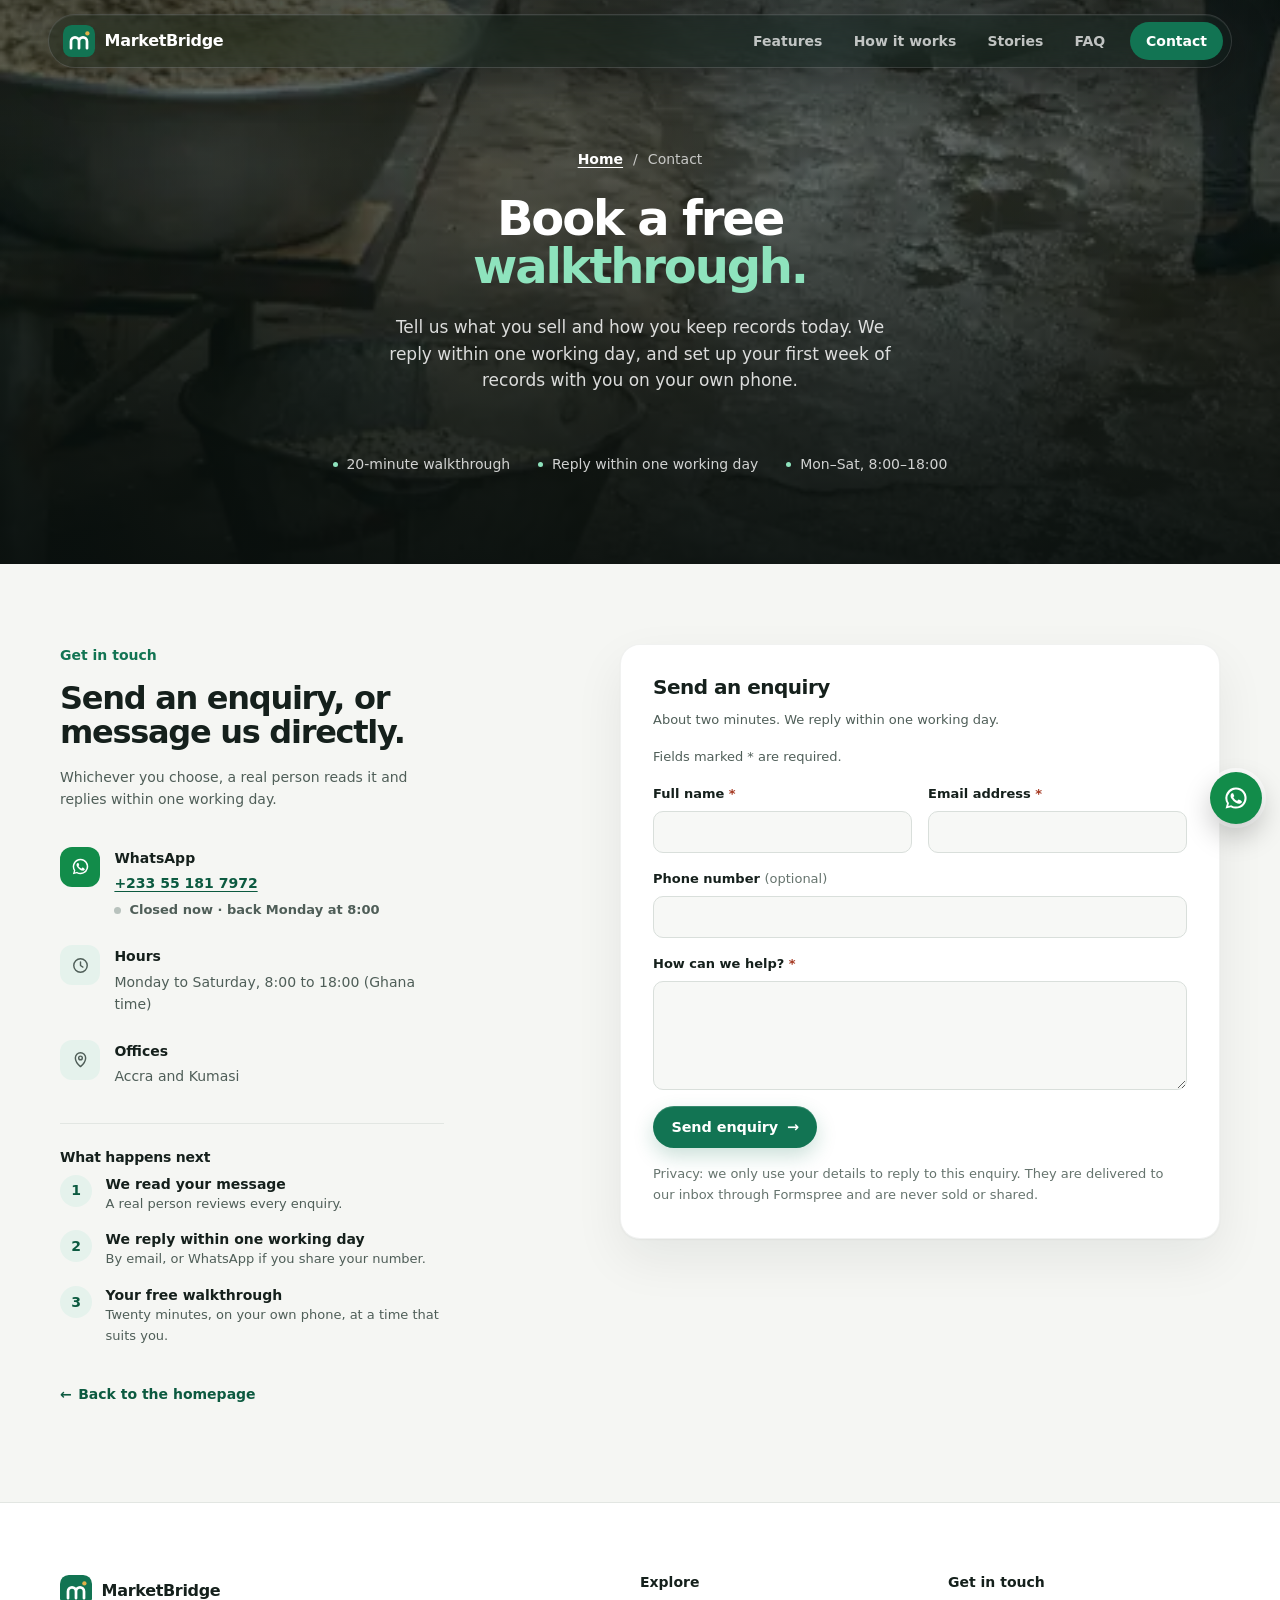
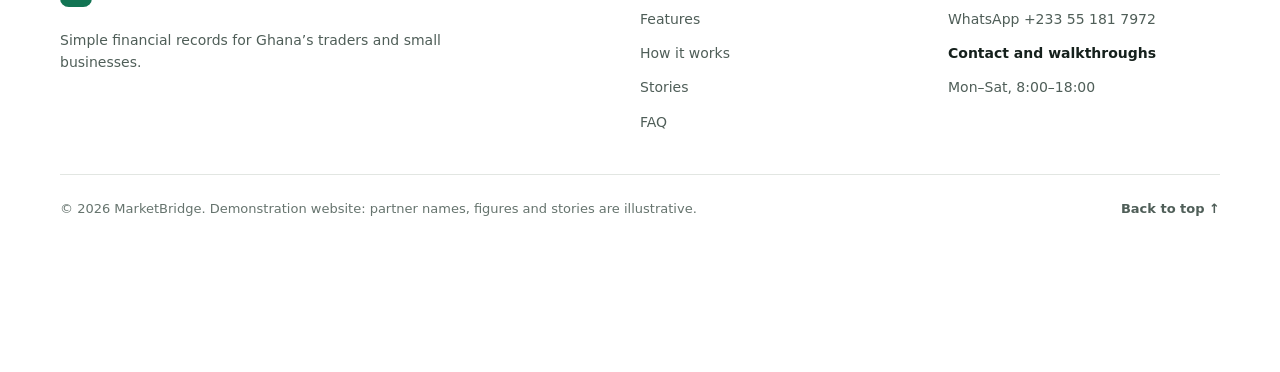
==== contact.html @ d3880590 "Two-page site with real market photography - Separate Contact page (contact.html) with the Formspree" ====
<!doctype html>
<html lang="en-GH">
  <head>
    <meta charset="UTF-8" />
    <meta name="viewport" content="width=device-width, initial-scale=1" />
    <meta name="theme-color" content="#f5f6f3" />
    <title>Contact MarketBridge | Book a free walkthrough</title>
    <meta
      name="description"
      content="Book a free 20-minute MarketBridge walkthrough or ask a question. Send an enquiry, or chat on WhatsApp Monday to Saturday, 8:00 to 18:00 Ghana time."
    />
    <meta name="robots" content="index, follow" />
    <link rel="canonical" href="https://marketbridge-sample.netlify.app/contact.html" />
    <meta property="og:type" content="website" />
    <meta property="og:site_name" content="MarketBridge" />
    <meta property="og:locale" content="en_GH" />
    <meta property="og:url" content="https://marketbridge-sample.netlify.app/contact.html" />
    <meta property="og:title" content="Contact MarketBridge | Book a free walkthrough" />
    <meta
      property="og:description"
      content="Tell us what you sell and how you keep records today. We reply within one working day, or chat with us on WhatsApp."
    />
    <meta property="og:image" content="https://marketbridge-sample.netlify.app/assets/og/marketbridge-og.jpg" />
    <meta property="og:image:type" content="image/jpeg" />
    <meta property="og:image:width" content="1200" />
    <meta property="og:image:height" content="630" />
    <meta property="og:image:alt" content="MarketBridge logo and the line “Know where every cedi goes” beside a photo of a market trader selling plantain in Ghana." />
    <meta name="twitter:card" content="summary_large_image" />
    <meta name="twitter:title" content="Contact MarketBridge | Book a free walkthrough" />
    <meta name="twitter:description" content="Tell us what you sell and how you keep records today. We reply within one working day, or chat with us on WhatsApp." />
    <meta name="twitter:image" content="https://marketbridge-sample.netlify.app/assets/og/marketbridge-og.jpg" />
    <meta name="twitter:image:alt" content="MarketBridge logo and the line “Know where every cedi goes” beside a photo of a market trader selling plantain in Ghana." />
    <link rel="icon" href="assets/favicon.svg" type="image/svg+xml" />
    <!-- Header photo preload: mirrors the <picture> sources (wide frame from 1000px, tall crop below). -->
    <link
      rel="preload"
      as="image"
      type="image/webp"
      media="(min-width: 1000px)"
      imagesrcset="assets/img/grain-market-1200.webp 1200w, assets/img/grain-market-1600.webp 1600w, assets/img/grain-market-2400.webp 2400w"
      imagesizes="100vw"
      fetchpriority="high"
    />
    <link
      rel="preload"
      as="image"
      type="image/webp"
      media="(max-width: 999px)"
      imagesrcset="assets/img/grain-market-portrait-480.webp 480w, assets/img/grain-market-portrait-768.webp 768w, assets/img/grain-market-portrait-1080.webp 1080w"
      imagesizes="100vw"
      fetchpriority="high"
    />
    <link rel="stylesheet" href="styles.css?v=20261105d" />
    <script src="script.js?v=20261105d" defer></script>
    <script type="application/ld+json">
      {
        "@context": "https://schema.org",
        "@type": "ContactPage",
        "name": "Contact MarketBridge",
        "url": "https://marketbridge-sample.netlify.app/contact.html",
        "description": "Book a free walkthrough or send an enquiry to MarketBridge by form or WhatsApp.",
        "inLanguage": "en-GH",
        "isPartOf": { "@type": "WebSite", "name": "MarketBridge", "url": "https://marketbridge-sample.netlify.app/" },
        "breadcrumb": {
          "@type": "BreadcrumbList",
          "itemListElement": [
            { "@type": "ListItem", "position": 1, "name": "Home", "item": "https://marketbridge-sample.netlify.app/" },
            { "@type": "ListItem", "position": 2, "name": "Contact", "item": "https://marketbridge-sample.netlify.app/contact.html" }
          ]
        },
        "mainEntity": {
          "@type": "ProfessionalService",
          "name": "MarketBridge",
          "url": "https://marketbridge-sample.netlify.app/",
          "telephone": "+233551817972",
          "openingHours": "Mo-Sa 08:00-18:00",
          "areaServed": { "@type": "Country", "name": "Ghana" },
          "contactPoint": {
            "@type": "ContactPoint",
            "contactType": "customer service",
            "telephone": "+233551817972",
            "areaServed": "GH",
            "availableLanguage": "en",
            "hoursAvailable": {
              "@type": "OpeningHoursSpecification",
              "dayOfWeek": ["Monday", "Tuesday", "Wednesday", "Thursday", "Friday", "Saturday"],
              "opens": "08:00",
              "closes": "18:00"
            }
          }
        }
      }
    </script>
  </head>
  <body class="page-contact">
    <a class="skip-link" href="#main-content">Skip to main content</a>

    <header class="site-header">
      <div class="nav-shell">
        <a class="brand" href="index.html">
          <svg class="brand-mark" viewBox="0 0 40 40" aria-hidden="true" focusable="false">
            <rect width="40" height="40" rx="11" />
            <path d="M10 29V20.5a5 5 0 0 1 10 0V29m0-8.5a5 5 0 0 1 10 0V29" />
            <circle cx="30.5" cy="10.5" r="2.7" />
          </svg>
          <span class="brand-name">MarketBridge</span>
        </a>

        <button class="menu-button" type="button" aria-expanded="false" aria-controls="primary-nav">
          <span class="sr-only">Open navigation</span>
          <span></span><span></span>
        </button>

        <nav id="primary-nav" class="primary-nav" aria-label="Primary navigation">
          <a href="index.html#benefits">Features</a>
          <a href="index.html#how-it-works">How it works</a>
          <a href="index.html#trust">Stories</a>
          <a href="index.html#faq">FAQ</a>
          <a class="nav-cta" href="contact.html" aria-current="page">Contact</a>
        </nav>
      </div>
    </header>

    <main id="main-content">
      <section id="top" class="page-hero" aria-labelledby="contact-title" data-nav-dark>
        <div class="page-hero-stage has-photo">
          <picture class="hero-photo">
            <source
              media="(min-width: 1000px)"
              type="image/webp"
              srcset="assets/img/grain-market-1200.webp 1200w, assets/img/grain-market-1600.webp 1600w, assets/img/grain-market-2400.webp 2400w"
              sizes="100vw"
              width="2400"
              height="1600"
            />
            <img
              src="assets/img/grain-market-portrait-768.webp"
              srcset="assets/img/grain-market-portrait-480.webp 480w, assets/img/grain-market-portrait-768.webp 768w, assets/img/grain-market-portrait-1080.webp 1080w"
              sizes="100vw"
              width="1080"
              height="2160"
              loading="eager"
              fetchpriority="high"
              decoding="async"
              alt="An aisle in a Ghanaian food market lined with steel bowls of grains, beans, dried pepper and spices, with traders and shoppers walking through."
            />
          </picture>
          <div class="container page-hero-inner">
            <div class="page-hero-copy">
              <p class="breadcrumb"><a href="index.html">Home</a> <span aria-hidden="true">/</span> Contact</p>
              <h1 id="contact-title">Book a free <span class="accent">walkthrough.</span></h1>
              <p class="page-hero-intro">
                Tell us what you sell and how you keep records today. We reply within one working day, and set up your
                first week of records with you on your own phone.
              </p>
            </div>
            <ul class="page-hero-meta" aria-label="At a glance">
              <li>20-minute walkthrough</li>
              <li>Reply within one working day</li>
              <li>Mon–Sat, 8:00–18:00</li>
            </ul>
          </div>
        </div>
      </section>

      <section class="contact-body" aria-label="Contact options">
        <div class="container contact-layout">
          <div class="contact-info">
            <p class="label">Get in touch</p>
            <h2>Send an enquiry, or message us directly.</h2>
            <p class="contact-info-intro">Whichever you choose, a real person reads it and replies within one working day.</p>

            <ul class="contact-methods">
              <li>
                <span class="method-icon method-icon-wa" aria-hidden="true"><svg class="wa-glyph" viewBox="0 0 32 32" aria-hidden="true" focusable="false"><path d="M16 3a13 13 0 0 0-11.1 19.8L3.2 29l6.4-1.7A13 13 0 1 0 16 3Zm0 23.6a10.5 10.5 0 0 1-5.4-1.5l-.4-.2-3.8 1 1-3.7-.3-.4A10.5 10.5 0 1 1 16 26.6Zm5.8-7.8c-.3-.2-1.9-.9-2.2-1s-.5-.2-.7.2-.8 1-1 1.2-.4.2-.7.1a8.6 8.6 0 0 1-2.6-1.6 9.6 9.6 0 0 1-1.8-2.2c-.2-.3 0-.5.1-.7l.5-.6.3-.5c.1-.2.1-.4 0-.6l-1-2.4c-.2-.6-.5-.5-.7-.5h-.6c-.2 0-.6.1-.9.4s-1.2 1.2-1.2 2.9 1.2 3.3 1.4 3.5c.2.2 2.4 3.7 5.9 5.2.8.4 1.5.6 2 .7.8.3 1.6.2 2.2.1.7-.1 1.9-.8 2.2-1.5.3-.7.3-1.4.2-1.5-.1-.1-.4-.2-.7-.4Z"/></svg></span>
                <div>
                  <strong>WhatsApp</strong>
                  <a class="inline-link" href="https://wa.me/233551817972?text=Hello%20MarketBridge%2C%20I%20would%20like%20to%20book%20a%20walkthrough." target="_blank" rel="noopener noreferrer">+233 55 181 7972</a>
                  <span class="hours-status" data-hours-status>Open Monday to Saturday, 8:00–18:00</span>
                </div>
              </li>
              <li>
                <span class="method-icon" aria-hidden="true"><svg viewBox="0 0 24 24"><circle cx="12" cy="12" r="8.5" /><path d="M12 7.5V12l3 2" /></svg></span>
                <div><strong>Hours</strong><span>Monday to Saturday, 8:00 to 18:00 (Ghana time)</span></div>
              </li>
              <li>
                <span class="method-icon" aria-hidden="true"><svg viewBox="0 0 24 24"><path d="M12 21s-6.5-5.6-6.5-11a6.5 6.5 0 0 1 13 0c0 5.4-6.5 11-6.5 11Z" /><circle cx="12" cy="10" r="2.3" /></svg></span>
                <div><strong>Offices</strong><span>Accra and Kumasi</span></div>
              </li>
            </ul>

            <div class="next-block">
              <h3>What happens next</h3>
              <ol class="next-steps">
                <li><strong>We read your message</strong><span>A real person reviews every enquiry.</span></li>
                <li><strong>We reply within one working day</strong><span>By email, or WhatsApp if you share your number.</span></li>
                <li><strong>Your free walkthrough</strong><span>Twenty minutes, on your own phone, at a time that suits you.</span></li>
              </ol>
            </div>

            <a class="text-link back-home" href="index.html"><span class="arrow" aria-hidden="true">←</span> Back to the homepage</a>
          </div>

          <form class="contact-form" action="https://formspree.io/f/xzeeovrd" method="POST" aria-labelledby="form-title">
            <input type="hidden" name="_subject" value="New MarketBridge website enquiry" />
            <h2 id="form-title" class="form-title">Send an enquiry</h2>
            <p class="form-lead">About two minutes. We reply within one working day.</p>
            <p class="form-required-note">Fields marked <span aria-hidden="true">*</span><span class="sr-only">with an asterisk</span> are required.</p>
            <div class="form-field">
              <label for="name">Full name <span class="required" aria-hidden="true">*</span></label>
              <input id="name" name="name" type="text" autocomplete="name" maxlength="100" required aria-describedby="name-error" />
              <p class="field-error" id="name-error"></p>
            </div>
            <div class="form-field">
              <label for="email">Email address <span class="required" aria-hidden="true">*</span></label>
              <input id="email" name="email" type="email" autocomplete="email" maxlength="254" required aria-describedby="email-error" />
              <p class="field-error" id="email-error"></p>
            </div>
            <div class="form-field">
              <label for="phone">Phone number <span class="optional">(optional)</span></label>
              <input id="phone" name="phone" type="tel" autocomplete="tel" inputmode="tel" maxlength="20" aria-describedby="phone-error" />
              <p class="field-error" id="phone-error"></p>
            </div>
            <div class="form-field">
              <label for="message">How can we help? <span class="required" aria-hidden="true">*</span></label>
              <textarea id="message" name="message" rows="4" maxlength="3000" required aria-describedby="message-error"></textarea>
              <p class="field-error" id="message-error"></p>
            </div>
            <!-- Honeypot: the hidden attribute (display:none) keeps people and browser autofill out; simple bots still fill it. -->
            <div class="hp-field" hidden>
              <label for="hp-check">Do not complete</label>
              <input id="hp-check" name="_gotcha" type="text" tabindex="-1" autocomplete="off" />
            </div>
            <button class="button button-primary form-submit" type="submit">Send enquiry <span class="arrow" aria-hidden="true">→</span></button>
            <div class="form-status" id="form-status" role="status" aria-live="polite" tabindex="-1"></div>
            <p class="form-privacy">
              Privacy: we only use your details to reply to this enquiry. They are delivered to our inbox through Formspree
              and are never sold or shared.
            </p>
          </form>
        </div>
      </section>
    </main>

    <footer class="site-footer">
      <div class="container footer-top">
        <div class="footer-brand-block">
          <a class="brand" href="index.html">
            <svg class="brand-mark" viewBox="0 0 40 40" aria-hidden="true" focusable="false">
              <rect width="40" height="40" rx="11" />
              <path d="M10 29V20.5a5 5 0 0 1 10 0V29m0-8.5a5 5 0 0 1 10 0V29" />
              <circle cx="30.5" cy="10.5" r="2.7" />
            </svg>
            <span class="brand-name">MarketBridge</span>
          </a>
          <p>Simple financial records for Ghana’s traders and small businesses.</p>
        </div>
        <nav class="footer-col" aria-labelledby="footer-explore">
          <h2 id="footer-explore">Explore</h2>
          <ul>
            <li><a href="index.html#benefits">Features</a></li>
            <li><a href="index.html#how-it-works">How it works</a></li>
            <li><a href="index.html#trust">Stories</a></li>
            <li><a href="index.html#faq">FAQ</a></li>
          </ul>
        </nav>
        <div class="footer-col">
          <h2>Get in touch</h2>
          <ul>
            <li><a href="https://wa.me/233551817972" target="_blank" rel="noopener noreferrer">WhatsApp +233 55 181 7972</a></li>
            <li><a href="contact.html" aria-current="page">Contact and walkthroughs</a></li>
            <li>Mon–Sat, 8:00–18:00</li>
          </ul>
        </div>
      </div>
      <div class="container footer-bottom">
        <div class="footer-notes">
          <p>© <span id="current-year">2026</span> MarketBridge. Demonstration website: partner names, figures and stories are illustrative.</p>
          <!-- Photo attribution (CC BY-SA 4.0, via Wikimedia Commons): see README.md, "Photographs". -->
        </div>
        <a class="back-to-top" href="#top">Back to top <span aria-hidden="true">↑</span></a>
      </div>
    </footer>

    <a
      class="whatsapp-button"
      href="https://wa.me/233551817972?text=Hello%20MarketBridge%2C%20I%20would%20like%20to%20make%20an%20enquiry."
      target="_blank"
      rel="noopener noreferrer"
      aria-label="Chat with MarketBridge on WhatsApp"
    >
      <svg viewBox="0 0 32 32" aria-hidden="true" focusable="false"><path d="M16 3a13 13 0 0 0-11.1 19.8L3.2 29l6.4-1.7A13 13 0 1 0 16 3Zm0 23.6a10.5 10.5 0 0 1-5.4-1.5l-.4-.2-3.8 1 1-3.7-.3-.4A10.5 10.5 0 1 1 16 26.6Zm5.8-7.8c-.3-.2-1.9-.9-2.2-1s-.5-.2-.7.2-.8 1-1 1.2-.4.2-.7.1a8.6 8.6 0 0 1-2.6-1.6 9.6 9.6 0 0 1-1.8-2.2c-.2-.3 0-.5.1-.7l.5-.6.3-.5c.1-.2.1-.4 0-.6l-1-2.4c-.2-.6-.5-.5-.7-.5h-.6c-.2 0-.6.1-.9.4s-1.2 1.2-1.2 2.9 1.2 3.3 1.4 3.5c.2.2 2.4 3.7 5.9 5.2.8.4 1.5.6 2 .7.8.3 1.6.2 2.2.1.7-.1 1.9-.8 2.2-1.5.3-.7.3-1.4.2-1.5-.1-.1-.4-.2-.7-.4Z"/></svg>
    </a>
  </body>
</html>
---- styles.css ----
/* MarketBridge — "the honest receipt".
   Calm porcelain surfaces, one cedi-green accent, monospace figures.
   Written mobile-first: base rules are for phones, min-width queries add space. */

:root {
  --bg: #f5f6f3;
  --surface: #ffffff;
  --ink: #15201c;
  --ink-2: #4f5e58;
  --ink-3: #66746e;
  --line: #e2e6e2;
  --green: #127453;
  --green-ink: #0c5a40;
  --green-tint: #e5f2ec;
  --brass: #c8962e;
  --night: #121b18;
  --on-night: #b9c7c1;
  --danger: #a4361f;

  --font-sans: "SF Pro Text", "Segoe UI Variable Text", "Segoe UI", system-ui, -apple-system, Roboto, "Helvetica Neue", Arial, sans-serif;
  --font-display: "SF Pro Display", "Segoe UI Variable Display", "Segoe UI", system-ui, -apple-system, Roboto, "Helvetica Neue", Arial, sans-serif;
  --font-mono: "SF Mono", ui-monospace, "Cascadia Mono", "Roboto Mono", Menlo, Consolas, monospace;

  /* Type scale: five text sizes used everywhere (headings have their own clamps). */
  --fs-caption: .8125rem;                                  /* 13px */
  --fs-small: .875rem;                                     /* 14px */
  --fs-body: 1rem;                                         /* 16px */
  --fs-lead: clamp(1rem, .95rem + .25vw, 1.0625rem);        /* 16 → 17px */
  --fs-title: clamp(1.0625rem, 1rem + .2vw, 1.1875rem);    /* 17 → 19px */

  /* Spacing scale: one rhythm for the whole site. */
  --sp-1: .5rem;
  --sp-2: 1rem;
  --sp-3: 1.5rem;
  --sp-4: 2.25rem;
  --sp-5: 3.5rem;
  --sp-6: 5rem;

  --radius-xl: 20px;
  --radius-lg: 16px;
  --radius-md: 12px;
  --container: 1160px;
  --ease: cubic-bezier(.2, .7, .2, 1);
  --shadow-soft: 0 1px 2px rgba(21, 32, 28, .04), 0 12px 32px rgba(21, 32, 28, .06);
}

/* Base */
* { box-sizing: border-box; }
html { scroll-behavior: smooth; -webkit-text-size-adjust: 100%; }
input, textarea { scroll-margin-top: 92px; }
/* Sections line up flush with the top so the glass nav always floats over the section itself. */
section[id] { scroll-margin-top: 0; }
body {
  margin: 0;
  color: var(--ink);
  background: var(--bg);
  font-family: var(--font-sans);
  font-size: 1rem;
  line-height: 1.6;
  -webkit-font-smoothing: antialiased;
  text-rendering: optimizeLegibility;
}
a { color: inherit; }
button, input, textarea { font: inherit; }
h1, h2, h3, p, figure, blockquote, dl, dd { margin: 0; }
h1, h2, h3 { font-family: var(--font-display); color: var(--ink); }
.container { width: min(calc(100% - 32px), var(--container)); margin-inline: auto; }
.skip-link { position: fixed; left: 1rem; top: -5rem; z-index: 100; padding: .75rem 1rem; color: var(--surface); background: var(--ink); border-radius: 10px; font-weight: 700; }
.skip-link:focus { top: 1rem; }
.sr-only { position: absolute; width: 1px; height: 1px; padding: 0; margin: -1px; overflow: hidden; clip: rect(0,0,0,0); white-space: nowrap; border: 0; }
:focus-visible { outline: 2px solid var(--green); outline-offset: 3px; border-radius: 6px; }

/* Brand */
.brand { display: inline-flex; align-items: center; gap: .6rem; text-decoration: none; }
.brand-mark { width: 32px; height: 32px; flex: 0 0 auto; }
.brand-mark rect, .receipt-logo rect { fill: var(--green); }
.brand-mark path, .receipt-logo path { fill: none; stroke: #fff; stroke-width: 3.4; stroke-linecap: round; stroke-linejoin: round; }
.brand-mark circle, .receipt-logo circle { fill: #e2b04a; }
.brand-name { font-family: var(--font-display); font-size: 1rem; font-weight: 700; letter-spacing: -.02em; }

/* Header: a floating glass capsule */
.site-header { position: sticky; top: 0; z-index: 40; padding: 10px 12px 0; }
.nav-shell { position: relative; display: flex; align-items: center; justify-content: space-between; gap: 1rem; max-width: calc(var(--container) + 24px); min-height: 54px; margin-inline: auto; padding: 0 8px 0 14px; color: var(--ink); background: rgba(255, 255, 255, .5); border: 1px solid rgba(255, 255, 255, .65); border-radius: 999px; isolation: isolate; box-shadow: inset 0 1px 0 rgba(255, 255, 255, .75), 0 6px 24px rgba(21, 32, 28, .06); transition: max-width .5s var(--ease), transform .4s var(--ease), box-shadow .3s ease, background-color .35s ease, border-color .35s ease, color .35s ease; }
.site-header.is-scrolled .nav-shell { background: rgba(255, 255, 255, .58); box-shadow: inset 0 1px 0 rgba(255, 255, 255, .8), 0 12px 40px rgba(21, 32, 28, .12), 0 1px 2px rgba(21, 32, 28, .05); }
/* Over dark sections the glass turns smoky and the text light (class set by script.js). */
.site-header.on-dark .nav-shell { color: #fff; background: rgba(18, 27, 24, .42); border-color: rgba(255, 255, 255, .14); box-shadow: inset 0 1px 0 rgba(255, 255, 255, .1), 0 12px 40px rgba(0, 0, 0, .25); }
/* The blur lives on a background layer: a blurred element nested in another blurred
   element only sees its parent, so this keeps the mobile menu's glass working. */
.nav-shell::before { content: ""; position: absolute; inset: 0; z-index: -1; border-radius: inherit; -webkit-backdrop-filter: saturate(180%) blur(22px); backdrop-filter: saturate(180%) blur(22px); pointer-events: none; }
.site-header.on-dark .menu-button span:not(.sr-only) { background: #fff; }
.site-header.is-hidden .nav-shell { transform: translateY(calc(-100% - 24px)); box-shadow: none; }
.nav-indicator { display: none; }
.menu-button { display: grid; place-content: center; gap: 6px; width: 44px; height: 44px; padding: 0; border: 0; border-radius: 50%; background: transparent; cursor: pointer; }
.menu-button span:not(.sr-only) { display: block; width: 20px; height: 1.5px; background: var(--ink); border-radius: 2px; transition: transform .25s var(--ease), background-color .35s ease; }
.menu-button[aria-expanded="true"] span:nth-child(2) { transform: translateY(3.75px) rotate(45deg); }
.menu-button[aria-expanded="true"] span:nth-child(3) { transform: translateY(-3.75px) rotate(-45deg); }
.primary-nav { position: absolute; top: calc(100% + 10px); left: 0; right: 0; display: flex; flex-direction: column; padding: .5rem; color: var(--ink); background: rgba(255, 255, 255, .62); border: 1px solid rgba(255, 255, 255, .7); border-radius: var(--radius-lg); -webkit-backdrop-filter: saturate(180%) blur(24px); backdrop-filter: saturate(180%) blur(24px); box-shadow: inset 0 1px 0 rgba(255, 255, 255, .8), 0 24px 60px rgba(21, 32, 28, .16); opacity: 0; visibility: hidden; transform: translateY(-8px) scale(.98); transform-origin: top center; transition: opacity .22s ease, transform .3s var(--ease), visibility 0s linear .3s; }
.primary-nav.is-open { opacity: 1; visibility: visible; transform: none; transition: opacity .22s ease, transform .35s var(--ease), visibility 0s; }
.primary-nav a + a:not(.nav-cta) { border-top: 1px solid rgba(21, 32, 28, .06); border-radius: 0; }
/* The phone menu follows the capsule: smoky glass with light text over dark sections. */
@media (max-width: 919px) {
  .primary-nav { transition: opacity .22s ease, transform .3s var(--ease), visibility 0s linear .3s, background-color .35s ease, border-color .35s ease; }
  .primary-nav a { transition: color .35s ease, background-color .2s ease; }
  .site-header.on-dark .primary-nav { background: rgba(18, 27, 24, .55); border-color: rgba(255, 255, 255, .14); box-shadow: inset 0 1px 0 rgba(255, 255, 255, .08), 0 24px 60px rgba(0, 0, 0, .35); }
  .site-header.on-dark .primary-nav a:not(.nav-cta) { color: rgba(255, 255, 255, .9); }
  .site-header.on-dark .primary-nav a:not(.nav-cta):hover { background: rgba(255, 255, 255, .08); }
  .site-header.on-dark .primary-nav a + a:not(.nav-cta) { border-top-color: rgba(255, 255, 255, .1); }
}
.primary-nav a { padding: .75rem 1rem; color: var(--ink); font-size: var(--fs-body); font-weight: 600; text-decoration: none; border-radius: 12px; }
.primary-nav a:hover { background: var(--bg); }
.primary-nav .nav-cta { margin-top: .4rem; color: #fff; background: var(--green); text-align: center; }
.primary-nav .nav-cta:hover { background: var(--green-ink); }

/* Buttons and links */
.button { display: inline-flex; align-items: center; justify-content: center; gap: .55rem; min-height: 42px; padding: .55rem 1.15rem; border: 0; border-radius: 999px; font-size: .9rem; font-weight: 650; letter-spacing: -.005em; text-decoration: none; cursor: pointer; transition: transform .2s var(--ease), background-color .2s ease, box-shadow .2s ease; }
.button:hover { transform: translateY(-1px); }
.button:active { transform: translateY(0) scale(.98); }
.button-primary { color: #fff; background: var(--green); box-shadow: inset 0 1px 0 rgba(255, 255, 255, .16), 0 8px 20px rgba(18, 116, 83, .22); }
.button-primary:hover { background: var(--green-ink); }
.button-quiet { color: var(--ink); background: var(--surface); box-shadow: inset 0 0 0 1px var(--line); }
.button-quiet:hover { box-shadow: inset 0 0 0 1px #cdd4cf, 0 6px 16px rgba(21, 32, 28, .06); }
.button-light { color: var(--ink); background: #fff; }
.button-light:hover { background: #f0f5f2; }
.wa-glyph { width: 20px; height: 20px; fill: #128c4a; }
.arrow { display: inline-block; transition: transform .2s var(--ease); }
.button:hover .arrow, .button:focus-visible .arrow, .text-link:hover .arrow, .text-link:focus-visible .arrow { transform: translateX(3px); }
.text-link { display: inline-flex; align-items: center; gap: .4rem; font-weight: 650; text-decoration: none; }
.text-link:hover { text-decoration: underline; text-underline-offset: 4px; }
.text-link-light { color: #fff; }
.inline-link { color: var(--green-ink); font-weight: 650; text-decoration-thickness: 1px; text-underline-offset: 3px; }
.inline-link:hover { color: var(--green); }

/* Shared section type */
.section { padding: clamp(3.5rem, 7vw, 5.5rem) 0; }
.section-head { max-width: 40rem; margin-bottom: clamp(2.25rem, 5vw, 3.5rem); }
.label { margin-bottom: var(--sp-2); color: var(--green); font-size: var(--fs-small); font-weight: 650; }
h2 { font-size: clamp(1.6rem, 4.5vw, 2.4rem); font-weight: 700; line-height: 1.06; letter-spacing: -.04em; text-wrap: balance; }
.section-head > p:not(.label) { margin-top: var(--sp-3); color: var(--ink-2); font-size: var(--fs-lead); }
h3 { font-size: var(--fs-title); font-weight: 650; line-height: 1.3; letter-spacing: -.015em; }

/* Hero: an immersive market photograph with the headline set on it.
   The stage is inset from the window edges and runs up behind the floating nav. */
.hero { --header-h: 70px; --mint: #8ee3bd; position: relative; margin-top: calc(-1 * var(--header-h)); padding: 0; background: var(--bg); }
.hero-stage { position: relative; isolation: isolate; display: flex; align-items: flex-end; min-height: max(620px, 94svh); overflow: hidden; padding: calc(var(--header-h) + clamp(150px, 36vw, 300px)) 0 var(--sp-5); color: #fff; background: #2b3530; }
.hero-photo, .hero-photo img { position: absolute; inset: 0; z-index: -2; display: block; width: 100%; height: 100%; }
.hero-photo img { object-fit: cover; object-position: 50% 0%; }
/* Scrims: a light veil under the nav, and a deep one behind the words. */
.hero-stage::after { content: ""; position: absolute; inset: 0; z-index: -1; pointer-events: none; background:
  linear-gradient(180deg, rgba(9, 15, 13, .5) 0, rgba(9, 15, 13, 0) 130px),
  linear-gradient(0deg, rgba(9, 15, 13, .96) 0%, rgba(9, 15, 13, .88) 48%, rgba(9, 15, 13, .55) 66%, rgba(9, 15, 13, 0) 84%); }
.hero-copy { position: relative; display: flex; flex-direction: column; align-items: center; text-align: center; }
.hero h1 { max-width: 14ch; }
.hero .hero-intro { margin-inline: auto; }
.hero .hero-actions { justify-content: center; }
.hero .trust-list { justify-content: center; }
.hero h1 { color: #fff; text-shadow: 0 2px 30px rgba(0, 0, 0, .25); }
.hero h1 .accent { color: var(--mint); }
.hero .hero-intro { color: rgba(255, 255, 255, .88); }
.hero .kicker { color: #fff; background: rgba(255, 255, 255, .12); border-color: rgba(255, 255, 255, .24); -webkit-backdrop-filter: blur(14px); backdrop-filter: blur(14px); }
.hero .kicker-dot { background: var(--mint); box-shadow: 0 0 0 3px rgba(142, 227, 189, .25); }
.hero .button-quiet { color: #fff; background: rgba(255, 255, 255, .12); box-shadow: inset 0 0 0 1px rgba(255, 255, 255, .32); -webkit-backdrop-filter: blur(14px); backdrop-filter: blur(14px); }
.hero .button-quiet:hover { background: rgba(255, 255, 255, .2); box-shadow: inset 0 0 0 1px rgba(255, 255, 255, .5); }
.hero .wa-glyph { fill: var(--mint); }
.hero .trust-list { color: rgba(255, 255, 255, .86); }
.hero .trust-list li::before { color: #0c3b2a; background: var(--mint); }
.hero-stage :focus-visible { outline-color: var(--mint); }
.kicker { display: inline-flex; align-items: center; gap: .5rem; margin-bottom: var(--sp-3); padding: .3rem .8rem .3rem .65rem; color: var(--ink-2); background: var(--surface); border: 1px solid var(--line); border-radius: 999px; font-size: var(--fs-caption); font-weight: 600; }
.kicker-dot { width: 7px; height: 7px; background: var(--green); border-radius: 50%; box-shadow: 0 0 0 3px var(--green-tint); }
h1 { max-width: 12ch; font-size: clamp(2.25rem, 9.5vw, 3.25rem); font-weight: 700; line-height: .98; letter-spacing: -.05em; }
h1 .accent { color: var(--green); white-space: nowrap; }
.hero-intro { max-width: 32rem; margin-top: var(--sp-3); color: var(--ink-2); font-size: var(--fs-lead); line-height: 1.6; }
.hero-actions { display: flex; flex-direction: column; gap: .75rem; margin-top: var(--sp-4); }
.trust-list { display: flex; flex-wrap: wrap; gap: .6rem 1.5rem; margin: var(--sp-4) 0 0; padding: 0; list-style: none; color: var(--ink-2); font-size: var(--fs-small); font-weight: 550; }
.trust-list li { display: inline-flex; align-items: center; gap: .45rem; }
.trust-list li::before { content: "✓"; display: grid; place-items: center; width: 18px; height: 18px; color: var(--green); background: var(--green-tint); border-radius: 50%; font-size: .7rem; font-weight: 800; }

/* Side-by-side rows: words beside a photo or the sample record. */
.duo { display: grid; gap: clamp(2rem, 5vw, 3rem); align-items: center; }
.duo .section-head { margin-bottom: 0; }
.duo-intro, .duo-stats { margin-bottom: clamp(2.25rem, 5vw, 3.5rem); }
.duo-photo { display: grid; }
.duo-photo img { display: block; width: 100%; height: 100%; min-height: 0; aspect-ratio: 4 / 3; object-fit: cover; background: #d8d2c4; border-radius: var(--radius-lg); }
.duo-photo figcaption { margin-top: .6rem; color: var(--ink-3); font-size: var(--fs-caption); }
.daybook { background: var(--surface); }
.mini-features { display: grid; gap: var(--sp-3); margin: var(--sp-4) 0 0; padding: 0; list-style: none; }
.mini-features li { display: grid; grid-template-columns: 38px 1fr; column-gap: .9rem; align-items: start; }
.mini-features div { display: grid; gap: .15rem; }
.mini-features strong { font-size: var(--fs-body); font-weight: 650; letter-spacing: -.01em; }
.mini-features span { color: var(--ink-2); font-size: var(--fs-small); }
.mini-icon { display: grid; place-items: center; width: 38px; height: 38px; color: var(--green); background: var(--green-tint); border-radius: 11px; }
.mini-icon svg { width: 18px; height: 18px; fill: none; stroke: currentColor; stroke-width: 1.8; stroke-linecap: round; stroke-linejoin: round; }
.daybook .receipt-wrap { width: min(100%, 300px); }
.daybook.section { padding: clamp(3rem, 6vw, 4.5rem) 0; }
.section-head-center { max-width: 36rem; margin-inline: auto; text-align: center; }
.stats-row { grid-template-columns: repeat(3, 1fr); gap: var(--sp-2); margin-bottom: clamp(2.25rem, 5vw, 3.5rem); border-top: 0; text-align: center; }
.stats-row .stat, .stats-row .stat + .stat { align-items: center; padding: var(--sp-3) .5rem; border: 0; }
.stats-row .stat dd { font-size: clamp(1.6rem, 4vw, 2.4rem); }
.story-grid { display: grid; gap: var(--sp-2); }
.story-photo img { display: block; width: 100%; height: 100%; aspect-ratio: 4 / 3; object-fit: cover; background: #d8d2c4; border-radius: var(--radius-lg); }
.story-photo { display: grid; grid-template-rows: 1fr auto; }
.story-photo figcaption { margin-top: .6rem; color: var(--ink-3); font-size: var(--fs-caption); }
.quote-featured { justify-content: center; padding: clamp(1.5rem, 3.5vw, 2.5rem); background: var(--green-tint); }
.quote-featured blockquote p { font-size: clamp(1.1rem, 2.2vw, 1.35rem); line-height: 1.45; letter-spacing: -.015em; }
.duo .section-head > p:not(.label) { max-width: 30rem; }

/* The day's receipt */
.receipt-wrap { position: relative; width: min(100%, 380px); margin-inline: auto; filter: drop-shadow(0 2px 3px rgba(21, 32, 28, .06)) drop-shadow(0 28px 40px rgba(21, 32, 28, .12)); }
.receipt { position: relative; padding: 1.1rem 1.2rem 1rem; background: var(--surface); border-radius: 18px 18px 0 0; }
.receipt::after { content: ""; position: absolute; left: 0; right: 0; top: 100%; height: 9px; background: radial-gradient(circle at 7px 0, var(--surface) 7px, transparent 7.5px) 0 0 / 14px 9px repeat-x; }
.receipt-head { display: flex; align-items: center; gap: .75rem; padding-bottom: 1rem; border-bottom: 1px dashed #d3d9d5; }
.receipt-logo { width: 30px; height: 30px; flex: 0 0 auto; }
.receipt-head strong { display: block; font-size: var(--fs-small); letter-spacing: -.01em; }
.receipt-head span { display: block; color: var(--ink-3); font-size: var(--fs-caption); }
.receipt-lines { margin: 0; padding: .6rem 0; list-style: none; font-family: var(--font-mono); font-size: var(--fs-caption); font-variant-numeric: tabular-nums; }
.receipt-lines li { display: grid; grid-template-columns: 3.3em 1fr auto; gap: .6rem; padding: .3rem 0; }
.r-time { color: var(--ink-3); }
.r-desc { overflow: hidden; text-overflow: ellipsis; white-space: nowrap; color: var(--ink); }
.r-amt { color: var(--green-ink); font-weight: 600; text-align: right; }
.r-amt.is-out { color: #8a3b1c; }
.receipt-totals { padding: .6rem 0 .4rem; border-top: 1.5px dashed #c9d0cb; font-family: var(--font-mono); font-size: var(--fs-caption); font-variant-numeric: tabular-nums; }
.receipt-totals div { display: flex; justify-content: space-between; gap: 1rem; padding: .18rem 0; }
.receipt-totals dt { color: var(--ink-2); }
.receipt-totals .is-profit { margin-top: .35rem; padding-top: .55rem; border-top: 1px solid var(--line); font-size: var(--fs-body); font-weight: 700; }
.receipt-totals .is-profit dt { color: var(--ink); }
.receipt-totals .is-profit dd { color: var(--green); }
.receipt-week { display: flex; align-items: flex-end; justify-content: space-between; gap: 1rem; margin-top: .6rem; padding: .55rem .8rem; background: var(--bg); border-radius: 12px; }
.receipt-week span { color: var(--ink-2); font-size: var(--fs-caption); font-weight: 600; }
.receipt-week svg { width: 96px; height: auto; }
.receipt-week rect { fill: #c6d1cb; }
.receipt-week rect.is-today { fill: var(--green); }
.receipt-week rect.is-future { fill: #e3e8e4; }
.receipt-chip { position: absolute; right: -8px; top: -16px; display: inline-flex; align-items: center; gap: .45rem; padding: .5rem .85rem .5rem .55rem; color: var(--ink); background: rgba(255, 255, 255, .96); border: 1px solid var(--line); border-radius: 999px; font-size: var(--fs-caption); font-weight: 650; box-shadow: 0 10px 24px rgba(21, 32, 28, .1); }
.receipt-chip span { display: grid; place-items: center; width: 20px; height: 20px; color: #fff; background: var(--green); border-radius: 50%; font-size: .75rem; }
.receipt-wrap figcaption { margin-top: 1.4rem; color: var(--ink-3); font-size: var(--fs-caption); text-align: center; }

/* Receipt "prints" line by line on load (opacity and transform only). */
.receipt-lines li, .receipt-totals > div, .receipt-week { animation: print .45s var(--ease) both; }
.receipt-lines li:nth-child(1) { animation-delay: .15s; }
.receipt-lines li:nth-child(2) { animation-delay: .27s; }
.receipt-lines li:nth-child(3) { animation-delay: .39s; }
.receipt-lines li:nth-child(4) { animation-delay: .51s; }
.receipt-lines li:nth-child(5) { animation-delay: .63s; }
.receipt-lines li:nth-child(6) { animation-delay: .75s; }
.receipt-totals > div:nth-child(1) { animation-delay: .95s; }
.receipt-totals > div:nth-child(2) { animation-delay: 1.05s; }
.receipt-totals > div:nth-child(3) { animation-delay: 1.2s; }
.receipt-week { animation-delay: 1.35s; }
.receipt-chip { animation: chip .5s var(--ease) 1.7s both; }
.js .receipt-wrap:not(.is-printed) :is(.receipt-lines li, .receipt-totals > div, .receipt-week, .receipt-chip) { animation-play-state: paused; }
@keyframes print { from { opacity: 0; transform: translateY(-5px); } }
@keyframes chip { from { opacity: 0; transform: translateY(6px) scale(.96); } }

/* Partners */
.partners { padding: 1.75rem 0; border-block: 1px solid var(--line); }
.partners-label { margin-bottom: 1.1rem; line-height: 1.5; color: var(--ink-3); font-family: var(--font-sans); font-size: var(--fs-small); font-weight: 550; letter-spacing: 0; text-align: center; }
.partner-list { display: flex; flex-wrap: wrap; justify-content: center; gap: .6rem 2rem; margin: 0; padding: 0; list-style: none; }
.partner-list li { color: #56635d; font-family: var(--font-display); font-size: var(--fs-body); font-weight: 700; letter-spacing: -.02em; }

/* Features: a quiet bento */
.features { background: var(--surface); }
.bento { display: grid; gap: var(--sp-2); }
.tile { display: flex; flex-direction: column; gap: .5rem; padding: clamp(1.25rem, 2.5vw, 1.6rem); background: var(--bg); border-radius: var(--radius-lg); transition: transform .3s var(--ease), background-color .3s ease; }
.tile:hover { transform: translateY(-3px); background: #eff1ed; }
.tile p { color: var(--ink-2); font-size: var(--fs-small); }
.tile h3 { font-size: 1rem; }
.tile-icon { display: grid; place-items: center; width: 32px; height: 32px; margin-bottom: var(--sp-3); color: var(--green); background: var(--surface); border-radius: 13px; box-shadow: 0 1px 2px rgba(21, 32, 28, .06); }
.tile-icon svg { width: 18px; height: 18px; fill: none; stroke: currentColor; stroke-width: 1.8; stroke-linecap: round; stroke-linejoin: round; }
.tile-wide { gap: 1.75rem; }
.tile-text { display: flex; flex-direction: column; gap: .6rem; }
.split-bar { display: flex; height: 14px; overflow: hidden; border-radius: 999px; }
.split-cash { flex: 62; background: var(--green); }
.split-momo { flex: 38; background: var(--brass); }
.split-legend { display: flex; justify-content: space-between; gap: 1rem; margin-top: .9rem; }
.split-legend dt { color: var(--ink-2); font-size: var(--fs-caption); font-weight: 600; }
.split-legend dt::before { content: ""; display: inline-block; width: 8px; height: 8px; margin-right: .4rem; background: var(--green); border-radius: 2px; }
.split-legend div:last-child { text-align: right; }
.split-legend div:last-child dt::before { background: var(--brass); }
.split-legend dd { font-family: var(--font-mono); font-size: var(--fs-lead); font-weight: 600; font-variant-numeric: tabular-nums; }
.summary-note { position: relative; padding: 1rem 1.1rem; background: var(--surface); border-radius: 20px 20px 20px 6px; box-shadow: var(--shadow-soft); }
.summary-note p { font-size: var(--fs-small); line-height: 1.5; }
.summary-note strong { color: var(--green-ink); font-family: var(--font-mono); font-size: .95em; font-weight: 600; }

/* How it works: the page's one dark moment */
.process { color: #fff; background: var(--night); }
.process h2, .process h3 { color: #fff; }
.process .label { color: #8fd6b9; }
.process .section-head > p:not(.label) { color: var(--on-night); }
.steps { position: relative; display: grid; gap: var(--sp-4); margin: 0; padding: 0; list-style: none; }
.steps::before { content: ""; position: absolute; top: 22px; bottom: 22px; left: 21px; width: 1px; background: linear-gradient(180deg, #8fd6b9, rgba(143, 214, 185, .15)); }
.step { position: relative; padding-left: 4.25rem; }
.step-num { position: absolute; left: 0; top: 0; display: grid; place-items: center; width: 36px; height: 36px; color: #fff; background: var(--night); border: 1px solid rgba(255, 255, 255, .28); border-radius: 50%; font-family: var(--font-mono); font-size: var(--fs-small); transition: background-color .25s ease, border-color .25s ease, color .25s ease; }
.step:hover .step-num { color: var(--night); background: #8fd6b9; border-color: #8fd6b9; }
.step h3 { margin: .45rem 0 .4rem; }
.step p { color: var(--on-night); font-size: var(--fs-body); }

/* Stories */
.stories { background: var(--bg); }
.stats { display: grid; margin-bottom: clamp(2.25rem, 5vw, 3.5rem); border-top: 1px solid var(--line); }
.stat { display: flex; flex-direction: column-reverse; gap: .2rem; padding: 1.4rem 0; border-bottom: 1px solid var(--line); }
.stat dd { font-family: var(--font-display); font-size: clamp(1.75rem, 5vw, 2.25rem); font-weight: 700; line-height: 1; letter-spacing: -.04em; font-variant-numeric: tabular-nums; }
.stat dt { color: var(--ink-2); font-size: var(--fs-small); }
.quotes { display: grid; gap: var(--sp-2); }
.quote { display: flex; flex-direction: column; justify-content: space-between; gap: var(--sp-3); padding: clamp(1.25rem, 2.5vw, 1.6rem); background: var(--surface); border-radius: var(--radius-lg); box-shadow: var(--shadow-soft); }
.quote blockquote p { font-family: var(--font-display); font-size: var(--fs-small); line-height: 1.5; letter-spacing: -.01em; }
.quote figcaption { display: flex; align-items: center; gap: .7rem; color: var(--ink-2); font-size: var(--fs-caption); line-height: 1.35; }
.quote figcaption strong { display: block; color: var(--ink); font-size: var(--fs-caption); }
.avatar { display: grid; place-items: center; flex: 0 0 auto; width: 30px; height: 30px; color: var(--green-ink); background: var(--green-tint); border-radius: 50%; font-size: var(--fs-caption); font-weight: 700; letter-spacing: .02em; }

/* Call to action */
.cta-section { padding: 0 0 clamp(4rem, 8vw, 6.5rem); background: var(--bg); }
.cta-panel { position: relative; display: grid; gap: 2rem; overflow: hidden; padding: clamp(1.75rem, 5vw, 3rem); color: #fff; background:
  radial-gradient(70% 120% at 100% 0%, rgba(255, 255, 255, .14), transparent 60%),
  linear-gradient(135deg, #148060, var(--green) 45%, #0d5c42); border-radius: var(--radius-xl); }
.cta-panel h2 { max-width: 24ch; color: #fff; font-size: clamp(1.35rem, 3.2vw, 1.75rem); }
.cta-panel p { max-width: 34rem; margin-top: var(--sp-2); color: #d7ede3; }
.cta-actions { display: flex; flex-direction: column; align-items: flex-start; gap: var(--sp-2); }

/* FAQ */
.faq { background: var(--surface); }
.faq-grid { display: grid; gap: 1rem; }
.faq-list { border-top: 1px solid var(--line); }
.faq-list details { border-bottom: 1px solid var(--line); }
.faq-list summary { position: relative; display: block; padding: 1.1rem 2.75rem 1.1rem 0; font-family: var(--font-display); font-size: 1rem; font-weight: 650; letter-spacing: -.01em; list-style: none; cursor: pointer; }
.faq-list summary::-webkit-details-marker { display: none; }
.faq-list summary::before, .faq-list summary::after { content: ""; position: absolute; right: 6px; top: 50%; width: 14px; height: 1.5px; background: var(--ink); border-radius: 2px; transition: transform .25s var(--ease); }
.faq-list summary::after { transform: rotate(90deg); }
.faq-list details[open]:not(.is-closing) summary::after { transform: rotate(0deg); }
.faq-list summary:hover { color: var(--green-ink); }
.faq-answer { overflow: hidden; }
.faq-answer p { max-width: 40rem; padding: 0 2.75rem 1.2rem 0; color: var(--ink-2); font-size: var(--fs-small); }

/* Contact */
.contact-details { margin: 2rem 0 0; padding: 0; list-style: none; border-top: 1px solid var(--line); }
.contact-details li { display: grid; grid-template-columns: 6.5rem 1fr; gap: 1rem; padding: .9rem 0; border-bottom: 1px solid var(--line); font-size: var(--fs-body); }
/* Contact page */
/* Contact page: a deep-green header panel runs up behind the nav; the form card rises over its lower edge. */
.page-hero { --header-h: 70px; --mint: #8ee3bd; margin-top: calc(-1 * var(--header-h)); padding: 0; }
.page-hero-stage { position: relative; isolation: isolate; overflow: hidden; padding: calc(var(--header-h) + 2rem) 0 3.5rem; color: #fff; background:
  radial-gradient(70% 90% at 100% 0%, rgba(142, 227, 189, .16), transparent 60%),
  radial-gradient(60% 80% at 0% 100%, rgba(200, 150, 46, .14), transparent 60%),
  linear-gradient(160deg, #0f3d2c 0%, #0c2a20 55%, var(--night) 100%); }
.page-hero-inner { display: grid; gap: 1.5rem; }
.page-hero-copy { max-width: 36rem; margin-inline: auto; text-align: center; }
.page-hero h1 { margin-inline: auto; }
.page-hero-meta { justify-content: center; }
.page-hero-meta { display: flex; flex-wrap: wrap; gap: .6rem 1.75rem; margin: var(--sp-4) 0 0; padding: 0; list-style: none; color: rgba(255, 255, 255, .8); font-size: var(--fs-small); }
.page-hero-meta li { display: inline-flex; align-items: center; gap: .55rem; }
.page-hero-meta li::before { content: ""; width: 5px; height: 5px; background: var(--mint); border-radius: 50%; }
.breadcrumb { margin-bottom: var(--sp-3); color: rgba(255, 255, 255, .72); font-size: var(--fs-small); }
.breadcrumb a { color: #fff; font-weight: 600; text-underline-offset: 3px; }
.breadcrumb span { margin: 0 .35rem; }
.page-hero h1 { max-width: 12ch; color: #fff; font-size: clamp(2rem, 7vw, 3rem); line-height: 1; letter-spacing: -.045em; }
.page-hero h1 .accent { color: var(--mint); }
.page-hero-intro { max-width: 32rem; margin-top: var(--sp-3); margin-inline: auto; line-height: 1.6; color: rgba(255, 255, 255, .84); font-size: var(--fs-lead); line-height: 1.55; }
.page-hero :focus-visible { outline-color: var(--mint); }
/* With a photo: the market aisle sits under a deep-green veil so the white type stays readable. */
.page-hero-stage.has-photo { background: #12251d; }
.page-hero-stage.has-photo .hero-photo img { object-position: 50% 28%; }
.page-hero-stage.has-photo::after { content: ""; position: absolute; inset: 0; z-index: -1; pointer-events: none; background:
  linear-gradient(180deg, rgba(9, 15, 13, .6) 0%, rgba(9, 15, 13, .45) 35%, rgba(9, 15, 13, .78) 72%, rgba(9, 15, 13, .94) 100%),
  linear-gradient(90deg, rgba(12, 42, 32, .35), rgba(12, 42, 32, .35)); }

.contact-body { padding: clamp(3rem, 7vw, 5rem) 0 clamp(4rem, 8vw, 6rem); }
.contact-layout { display: grid; gap: clamp(2.5rem, 6vw, 4rem); }
/* Phones: the form comes first; the ways to reach us follow. */
.contact-layout .contact-form { order: -1; }
.contact-info h2 { max-width: 16ch; font-size: clamp(1.5rem, 3.5vw, 2rem); }
.contact-info-intro { max-width: 28rem; margin-top: var(--sp-2); color: var(--ink-2); font-size: var(--fs-small); }
.contact-methods { display: grid; gap: var(--sp-3); margin: var(--sp-4) 0 0; padding: 0; list-style: none; }
.contact-methods li { display: grid; grid-template-columns: 40px 1fr; column-gap: .9rem; align-items: start; }
.contact-methods div { display: grid; gap: .2rem; justify-items: start; }
.contact-methods strong { font-size: var(--fs-small); font-weight: 650; }
.contact-methods span:not(.hours-status), .contact-methods a { font-size: var(--fs-small); color: var(--ink-2); }
.contact-methods a.inline-link { color: var(--green-ink); }
.method-icon { display: grid; place-items: center; width: 40px; height: 40px; color: var(--green); background: var(--green-tint); border-radius: 12px; }
.method-icon svg { width: 19px; height: 19px; fill: none; stroke: currentColor; stroke-width: 1.8; stroke-linecap: round; stroke-linejoin: round; }
.method-icon-wa { color: #fff; background: #128c4a; }
.method-icon-wa svg { fill: #fff; stroke: none; }
.next-block { margin-top: var(--sp-4); padding-top: var(--sp-3); border-top: 1px solid var(--line); }
.next-block h3 { font-size: var(--fs-small); font-weight: 650; }
.contact-info .back-home { margin-top: var(--sp-4); }
.contact-layout .contact-form { box-shadow: 0 1px 2px rgba(21, 32, 28, .04), 0 20px 50px rgba(21, 32, 28, .07); }
.form-title { font-size: clamp(1.1rem, 2.2vw, 1.25rem); letter-spacing: -.025em; }
.form-lead { margin-top: -.25rem; color: var(--ink-2); font-size: var(--fs-caption); }
.hours-status { display: inline-flex; align-items: center; gap: .5rem; margin-top: .15rem; color: var(--ink-2); font-size: var(--fs-caption); font-weight: 650; }
.hours-status::before { content: ""; width: 7px; height: 7px; background: #b8c2bd; border-radius: 50%; }
.hours-status.is-open { color: var(--green-ink); }
.hours-status.is-open::before { background: var(--green); box-shadow: 0 0 0 3px var(--green-tint); }
.next-steps { display: grid; gap: var(--sp-2); margin: var(--sp-1) 0 0; padding: 0; list-style: none; counter-reset: step; }
.next-steps li { display: grid; grid-template-columns: 2rem 1fr; column-gap: .85rem; counter-increment: step; }
.next-steps li::before { content: counter(step); grid-row: span 2; display: grid; place-items: center; width: 2rem; height: 2rem; color: var(--green-ink); background: var(--green-tint); border-radius: 50%; font-size: var(--fs-small); font-weight: 700; }
.next-steps strong { font-size: var(--fs-small); line-height: 1.35; }
.next-steps span { color: var(--ink-2); font-size: var(--fs-caption); }
.back-home { justify-self: start; color: var(--green-ink); font-size: var(--fs-small); }
.footer-col a[aria-current="page"] { color: var(--ink); font-weight: 600; }
.cd-label { color: var(--ink-3); font-weight: 550; }
.contact-form { display: grid; grid-template-columns: 1fr; gap: var(--sp-2); max-width: 600px; padding: clamp(1.25rem, 3vw, 2rem); background: var(--surface); border: 1px solid rgba(21, 32, 28, .06); border-radius: var(--radius-xl); box-shadow: 0 30px 60px rgba(21, 32, 28, .07); }
.form-field { display: flex; flex-direction: column; gap: .4rem; }
.form-field label { font-size: var(--fs-caption); font-weight: 650; }
.form-field input, .form-field textarea { width: 100%; padding: .55rem .8rem; font-size: var(--fs-small); color: var(--ink); background: #f7f8f6; border: 1px solid #d9dfdb; border-radius: 10px; transition: border-color .18s ease, box-shadow .18s ease, background-color .18s ease; }
.form-field textarea { resize: vertical; }
.form-field input:focus, .form-field textarea:focus { outline: none; background: #fff; border-color: var(--green); box-shadow: 0 0 0 4px rgba(18, 116, 83, .14); }
.hp-field, .hp-field[hidden] { display: none !important; }
.form-required-note { color: var(--ink-2); font-size: var(--fs-caption); }
.required { color: var(--danger); }
.optional { color: var(--ink-3); font-weight: 500; }
.field-error { color: var(--danger); font-size: var(--fs-small); font-weight: 650; }
.field-error:empty { display: none; }
.form-field [aria-invalid="true"] { background: #fff8f6; border-color: var(--danger); }
.form-status { font-weight: 650; }
.form-status:empty { display: none; }
.form-status.is-success, .form-status.is-error { padding: .7rem .9rem; border-radius: 10px; font-size: var(--fs-small); }
.form-status.is-success { color: var(--green-ink); background: var(--green-tint); }
.form-status.is-error { color: #8a2c18; background: #fdecea; }
.form-submit { width: 100%; }
.form-submit:disabled { opacity: .7; cursor: progress; transform: none; }
.form-privacy { color: var(--ink-3); font-size: var(--fs-caption); }

/* Footer */
.site-footer { padding: clamp(3rem, 8vw, 4.5rem) 0 2rem; background: var(--surface); border-top: 1px solid var(--line); }
.footer-top { display: grid; gap: var(--sp-4); padding-bottom: var(--sp-4); }
.footer-brand-block p { max-width: 24rem; margin-top: .9rem; color: var(--ink-2); font-size: var(--fs-small); }
.footer-col h2 { margin-bottom: .8rem; font-family: var(--font-sans); font-size: var(--fs-small); font-weight: 650; letter-spacing: 0; }
.footer-col ul { display: grid; gap: .15rem; margin: 0; padding: 0; list-style: none; color: var(--ink-2); font-size: var(--fs-small); }
.footer-col a { display: inline-block; padding: .3rem 0; color: var(--ink-2); text-decoration: none; }
.footer-col a:hover { color: var(--ink); text-decoration: underline; text-underline-offset: 3px; }
.footer-col li:not(:has(a)) { padding: .3rem 0; }
.footer-notes { display: grid; gap: .35rem; max-width: 46rem; }
.photo-credit a { color: inherit; text-underline-offset: 2px; }
.photo-credit a:hover { color: var(--ink); }
.footer-bottom { display: flex; flex-wrap: wrap; align-items: center; justify-content: space-between; gap: .75rem 2rem; padding-top: 1.5rem; border-top: 1px solid var(--line); color: var(--ink-3); font-size: var(--fs-caption); }
.back-to-top { color: var(--ink-2); font-weight: 600; text-decoration: none; }
.back-to-top:hover { color: var(--ink); }

/* Floating WhatsApp: a round icon pinned to the corner */
/* Sits above the "Powered by Netlify" badge that Netlify pins to the bottom-right corner on free plans. */
.whatsapp-button { position: fixed; right: 18px; bottom: 76px; z-index: 50; display: grid; place-items: center; width: 52px; height: 52px; color: #fff; background: #128c4a; border-radius: 50%; box-shadow: 0 12px 28px rgba(0, 0, 0, .22), 0 0 0 4px rgba(255, 255, 255, .7); text-decoration: none; transition: transform .3s var(--ease), background-color .2s ease; }
.whatsapp-button:hover { background: #0d763d; transform: translateY(-2px) scale(1.04); }
.whatsapp-button svg { width: 26px; height: 26px; fill: currentColor; }

/* One soft "breath" on the WhatsApp button before the greeting appears. */
.whatsapp-button::after { content: ""; position: absolute; inset: 0; border-radius: 50%; box-shadow: 0 0 0 0 rgba(18, 140, 74, .45); opacity: 0; pointer-events: none; }
.whatsapp-button.is-nudging { animation: wa-breath .9s var(--ease); }
.whatsapp-button.is-nudging::after { animation: wa-ring 1.1s ease-out; }
@keyframes wa-breath { 40% { transform: scale(1.08); } }
@keyframes wa-ring { 0% { opacity: 1; transform: scale(1); box-shadow: 0 0 0 0 rgba(18, 140, 74, .45); } 100% { opacity: 0; transform: scale(1.5); box-shadow: 0 0 0 10px rgba(18, 140, 74, 0); } }

/* WhatsApp greeting: a glass card above the button on phones, beside it on larger screens. */
.wa-teaser { position: fixed; right: 16px; bottom: 148px; z-index: 49; width: min(300px, calc(100vw - 32px)); color: var(--ink); background: rgba(255, 255, 255, .9); border: 1px solid rgba(255, 255, 255, .75); border-radius: 20px 20px 6px 20px; -webkit-backdrop-filter: saturate(180%) blur(22px); backdrop-filter: saturate(180%) blur(22px); box-shadow: inset 0 1px 0 rgba(255, 255, 255, .8), 0 18px 48px rgba(21, 32, 28, .16), 0 2px 6px rgba(21, 32, 28, .06); opacity: 0; transform: translateY(10px) scale(.96); transform-origin: bottom right; transition: opacity .3s ease, transform .45s var(--ease); }
.wa-teaser.is-visible { opacity: 1; transform: none; }
.wa-teaser-link { display: block; padding: .95rem 2.6rem 1rem 1rem; color: inherit; text-decoration: none; border-radius: inherit; }
.wa-teaser-head { display: flex; align-items: center; gap: .6rem; margin-bottom: .6rem; }
.wa-teaser-head .brand-mark { width: 34px; height: 34px; }
.wa-teaser-who { display: flex; flex-direction: column; line-height: 1.25; }
.wa-teaser-who strong { font-size: var(--fs-small); font-weight: 650; }
.wa-status { display: inline-flex; align-items: center; gap: .35rem; color: var(--ink-2); font-size: var(--fs-caption); }
.wa-status::before { content: ""; width: 7px; height: 7px; background: #9aa6a1; border-radius: 50%; }
.wa-status.is-online { color: var(--green-ink); }
.wa-status.is-online::before { background: #1f9a68; box-shadow: 0 0 0 3px rgba(31, 154, 104, .18); }
.wa-teaser-text { display: block; font-size: var(--fs-body); line-height: 1.45; }
.wa-teaser-link:hover .wa-teaser-text { color: var(--green-ink); }
.wa-teaser-close { position: absolute; top: .55rem; right: .55rem; display: grid; place-items: center; width: 32px; height: 32px; padding: 0; color: var(--ink-2); background: transparent; border: 0; border-radius: 50%; cursor: pointer; transition: background-color .2s ease, color .2s ease; }
.wa-teaser-close:hover { color: var(--ink); background: rgba(21, 32, 28, .06); }
.wa-teaser-close svg { width: 14px; height: 14px; fill: none; stroke: currentColor; stroke-width: 1.8; stroke-linecap: round; }
@media (min-width: 560px) {
  .wa-teaser { right: 90px; bottom: 76px; border-radius: 20px 20px 6px 20px; transform: translateX(10px) scale(.96); }
  .wa-teaser.is-visible { transform: none; }
}


/* Scroll reveal: only elements that start below the fold get .reveal-pending (set by script.js). */
.reveal-pending { opacity: 0; transform: translateY(22px); transition: opacity .6s ease, transform .7s var(--ease); }
.reveal-pending.is-visible { opacity: 1; transform: none; }

/* ≥ 560px */
@media (min-width: 560px) {
  .container { width: min(calc(100% - 48px), var(--container)); }
  .hero-actions { flex-direction: row; flex-wrap: wrap; }
  .contact-form { grid-template-columns: 1fr 1fr; }
  .form-field:nth-of-type(3), .form-field:nth-of-type(4), .form-title, .form-lead, .form-required-note, .form-status, .form-privacy { grid-column: 1 / -1; }
  .form-submit { width: auto; justify-self: start; }
  .stats { grid-template-columns: repeat(3, 1fr); }
  .stat { padding: 1.6rem 1.5rem 1.6rem 0; border-bottom: 0; }
  .stat + .stat { padding-left: 1.5rem; border-left: 1px solid var(--line); }
  /* Tablets: one featured quote across the top, two below. */
  .story-grid { grid-template-columns: 1fr 1fr; }
  .story-photo { grid-column: 1 / -1; }
}

/* ≥ 760px */
@media (min-width: 760px) {
  .bento { grid-template-columns: 1fr 1fr; }
  .tile-wide { grid-column: 1 / -1; display: grid; grid-template-columns: 1fr 1fr; align-items: center; gap: 2.5rem; }
  .footer-top { grid-template-columns: 1fr 1fr; }
  .footer-brand-block { grid-column: 1 / -1; }
}

/* ≥ 920px: desktop navigation and two-column layouts */
@media (min-width: 920px) {
  .site-header { padding-top: 14px; }
  .hero, .page-hero { --header-h: 74px; }
  .menu-button { display: none; }
  .site-header.is-scrolled .nav-shell { max-width: 860px; }
  .primary-nav { position: relative; display: flex; flex-direction: row; align-items: center; gap: .15rem; padding: 0; color: inherit; background: none; border: 0; box-shadow: none; -webkit-backdrop-filter: none; backdrop-filter: none; opacity: 1; visibility: visible; transform: none; transition: none; }
  .primary-nav a + a:not(.nav-cta) { border-top: 0; border-radius: 999px; }
  .primary-nav a { position: relative; z-index: 1; padding: .55rem .9rem; color: var(--ink-2); font-size: var(--fs-small); border-radius: 999px; transition: color .3s ease; }
  .primary-nav a[aria-current="true"] { color: var(--ink); }
  .nav-indicator { position: absolute; left: 0; top: 50%; z-index: 0; display: block; width: 0; height: 38px; margin-top: -19px; background: rgba(21, 32, 28, .06); border-radius: 999px; opacity: 0; pointer-events: none; transition: transform .45s var(--ease), width .45s var(--ease), opacity .25s ease; }
  .nav-indicator.is-active { opacity: 1; }
  .primary-nav a:hover { color: var(--ink); background: none; }
  .site-header.on-dark .primary-nav a:not(.nav-cta) { color: rgba(255, 255, 255, .72); }
  .site-header.on-dark .primary-nav a:not(.nav-cta):hover, .site-header.on-dark .primary-nav a[aria-current="true"] { color: #fff; }
  .site-header.on-dark .nav-indicator { background: rgba(255, 255, 255, .14); }
  .primary-nav .nav-cta { margin: 0 0 0 .5rem; padding: .5rem 1rem; color: #fff; }
  .primary-nav .nav-cta:hover { color: #fff; background: var(--green-ink); }
  h1 { font-size: clamp(3rem, 4vw, 3.75rem); }
  .steps { grid-template-columns: repeat(4, 1fr); gap: 1.5rem; }
  .steps::before { top: 21px; bottom: auto; left: 22px; right: 22px; width: auto; height: 1px; background: linear-gradient(90deg, #8fd6b9, rgba(143, 214, 185, .15)); }
  .step { padding-left: 0; }
  .step-num { position: relative; margin-bottom: 1.25rem; }
  .step h3 { margin-top: 0; }
  .faq-grid { grid-template-columns: .8fr 1.2fr; gap: 4rem; align-items: start; }
  .duo { grid-template-columns: minmax(0, 1fr) minmax(0, 1fr); gap: clamp(2.5rem, 5vw, 4rem); }
  /* Photos take a shorter 3:2 frame beside text, and the stats column fills the photo's height. */
  .duo-photo img { aspect-ratio: 3 / 2; }
  .daybook .duo { align-items: center; }
  /* Photo fills the left column; the featured quote sits beside it, the two shorter quotes beneath it. */
  .story-grid { grid-template-columns: minmax(0, 1fr) minmax(0, 1fr); grid-template-rows: auto auto auto; }
  .story-photo { grid-column: 1; grid-row: 1 / 4; }
  .quote-featured { grid-column: 2; grid-row: 1; }
  .story-grid .quote:nth-child(3) { grid-column: 2; grid-row: 2; }
  .story-grid .quote:nth-child(4) { grid-column: 2; grid-row: 3; }
  .cta-panel { grid-template-columns: 1fr auto; align-items: end; }
  .footer-top { grid-template-columns: 2fr 1fr 1fr; }
  .footer-brand-block { grid-column: auto; }
  .faq-grid .section-head { position: sticky; top: 110px; }
}

/* ≥ 1000px: wide hero photo; three testimonial columns */
@media (min-width: 1000px) {
  .hero { --header-h: 74px; }
  .hero-stage { align-items: flex-end; min-height: clamp(640px, 100svh, 860px); padding-top: calc(var(--header-h) + 2rem); padding-bottom: clamp(3.5rem, 8vh, 5.5rem); }
  .hero-photo img { object-position: 50% 12%; }
  /* Words sit centred and low, so the veil rises from the bottom and leaves the trader's face clear. */
  .hero-stage::after { background:
    linear-gradient(180deg, rgba(9, 15, 13, .45) 0, rgba(9, 15, 13, 0) 140px),
    linear-gradient(0deg, rgba(9, 15, 13, .96) 0%, rgba(9, 15, 13, .86) 36%, rgba(9, 15, 13, .5) 60%, rgba(9, 15, 13, 0) 82%); }
  .hero h1 { max-width: 14ch; }
  .page-hero { --header-h: 74px; }
  .page-hero-stage { padding: calc(var(--header-h) + 5rem) 0 5.5rem; }
  .page-hero-stage.has-photo .hero-photo img { object-position: 50% 55%; }
  .page-hero-stage.has-photo::after { background:
    linear-gradient(180deg, rgba(9, 15, 13, .55) 0%, rgba(9, 15, 13, .35) 30%, rgba(9, 15, 13, .78) 75%, rgba(9, 15, 13, .92) 100%),
    linear-gradient(90deg, rgba(12, 42, 32, .35), rgba(12, 42, 32, .35)); }
  .contact-layout { grid-template-columns: minmax(16rem, 24rem) minmax(0, 600px); justify-content: space-between; gap: clamp(2.5rem, 6vw, 5rem); align-items: start; }
  .contact-info { position: sticky; top: 110px; grid-column: 1; }
  .contact-layout .contact-form { order: 0; grid-column: 2; }
  .quotes { grid-template-columns: repeat(3, 1fr); }
  .story-grid { grid-template-columns: minmax(0, 1.15fr) minmax(0, .85fr); }
}

/* ≥ 1100px: the bento becomes three columns */
@media (min-width: 1100px) {
  .bento { grid-template-columns: repeat(3, 1fr); }
  .tile-wide { grid-column: span 2; }
  .tile-wide:nth-child(4) { grid-column: 2 / span 2; }
  .bento .tile:nth-child(3) { grid-column: 1; grid-row: 2; }
}


/* Keep footer content clear of the floating WhatsApp button and the Netlify badge below it. */
.site-footer { padding-bottom: 9.5rem; }

@media (prefers-reduced-motion: reduce) {
  html { scroll-behavior: auto; }
  *, *::before, *::after { transition-duration: .01ms !important; animation: none !important; }
}

/* Thank-you page */
.thanks-section { display: grid; align-items: center; min-height: calc(100vh - 80px); background: var(--bg); }
.thanks-card h1 { max-width: 14ch; font-size: clamp(2.6rem, 8vw, 4.4rem); }
.thanks-card .hero-intro { margin-bottom: 2rem; }
.scroll-sentinel { position: absolute; top: 0; left: 0; width: 1px; height: 12px; pointer-events: none; }
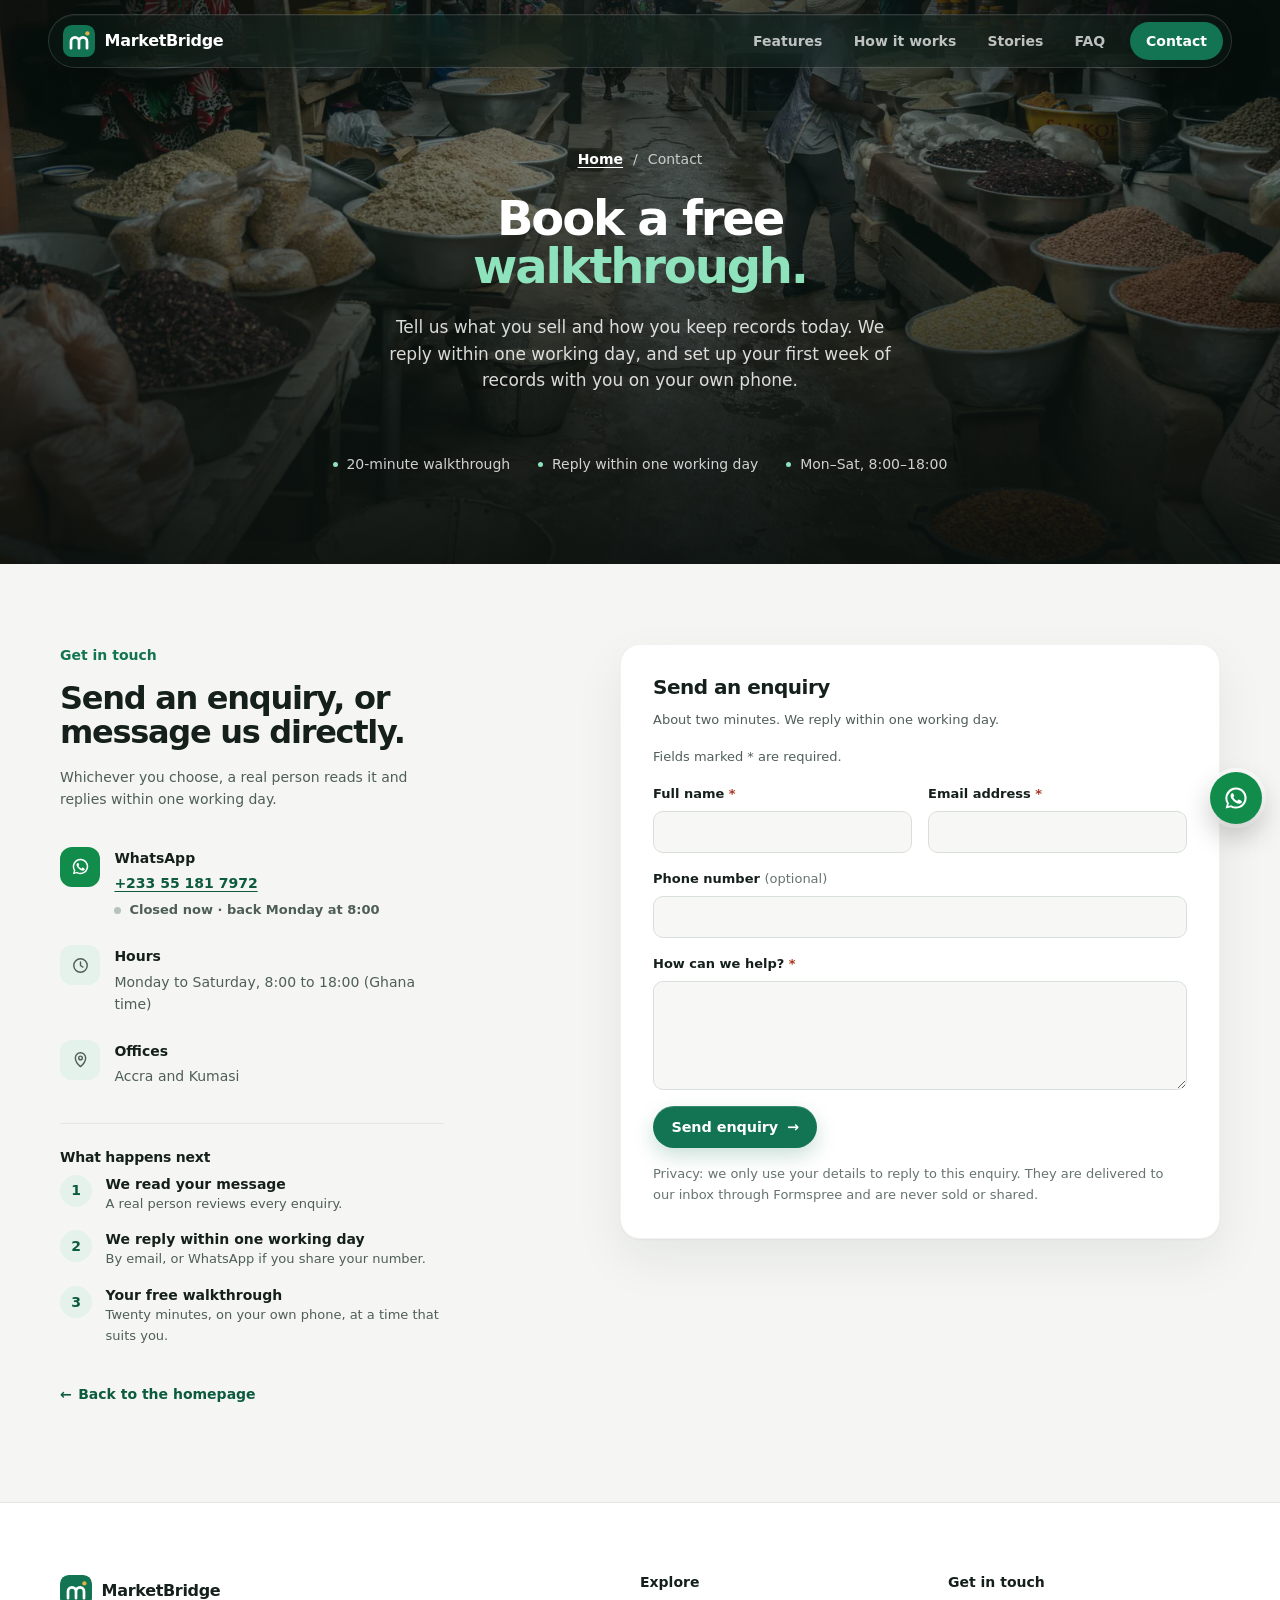
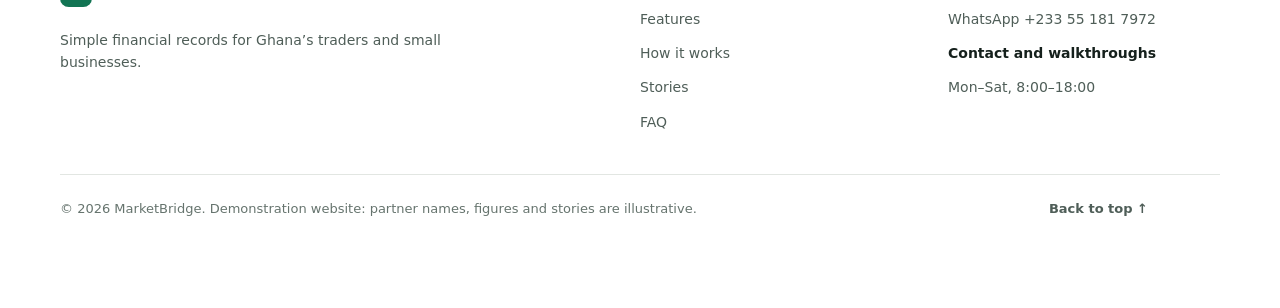
==== commit 8cffb2bc: "Centre the FAQ and trim the footer's bottom spacing" ====
--- a/contact.html
+++ b/contact.html
@@ -50,8 +50,8 @@
       imagesizes="100vw"
       fetchpriority="high"
     />
-    <link rel="stylesheet" href="styles.css?v=20261105d" />
-    <script src="script.js?v=20261105d" defer></script>
+    <link rel="stylesheet" href="styles.css?v=20261105e" />
+    <script src="script.js?v=20261105e" defer></script>
     <script type="application/ld+json">
       {
         "@context": "https://schema.org",
--- a/styles.css
+++ b/styles.css
@@ -519,7 +519,7 @@
   .step { padding-left: 0; }
   .step-num { position: relative; margin-bottom: 1.25rem; }
   .step h3 { margin-top: 0; }
-  .faq-grid { grid-template-columns: .8fr 1.2fr; gap: 4rem; align-items: start; }
+  .faq-list { max-width: 46rem; margin-inline: auto; }
   .duo { grid-template-columns: minmax(0, 1fr) minmax(0, 1fr); gap: clamp(2.5rem, 5vw, 4rem); }
   /* Photos take a shorter 3:2 frame beside text, and the stats column fills the photo's height. */
   .duo-photo img { aspect-ratio: 3 / 2; }
@@ -533,7 +533,6 @@
   .cta-panel { grid-template-columns: 1fr auto; align-items: end; }
   .footer-top { grid-template-columns: 2fr 1fr 1fr; }
   .footer-brand-block { grid-column: auto; }
-  .faq-grid .section-head { position: sticky; top: 110px; }
 }
 
 /* ≥ 1000px: wide hero photo; three testimonial columns */
@@ -569,7 +568,8 @@
 
 
 /* Keep footer content clear of the floating WhatsApp button and the Netlify badge below it. */
-.site-footer { padding-bottom: 9.5rem; }
+.site-footer { padding-bottom: 5.5rem; }
+.footer-bottom { padding-right: 4.5rem; }
 
 @media (prefers-reduced-motion: reduce) {
   html { scroll-behavior: auto; }
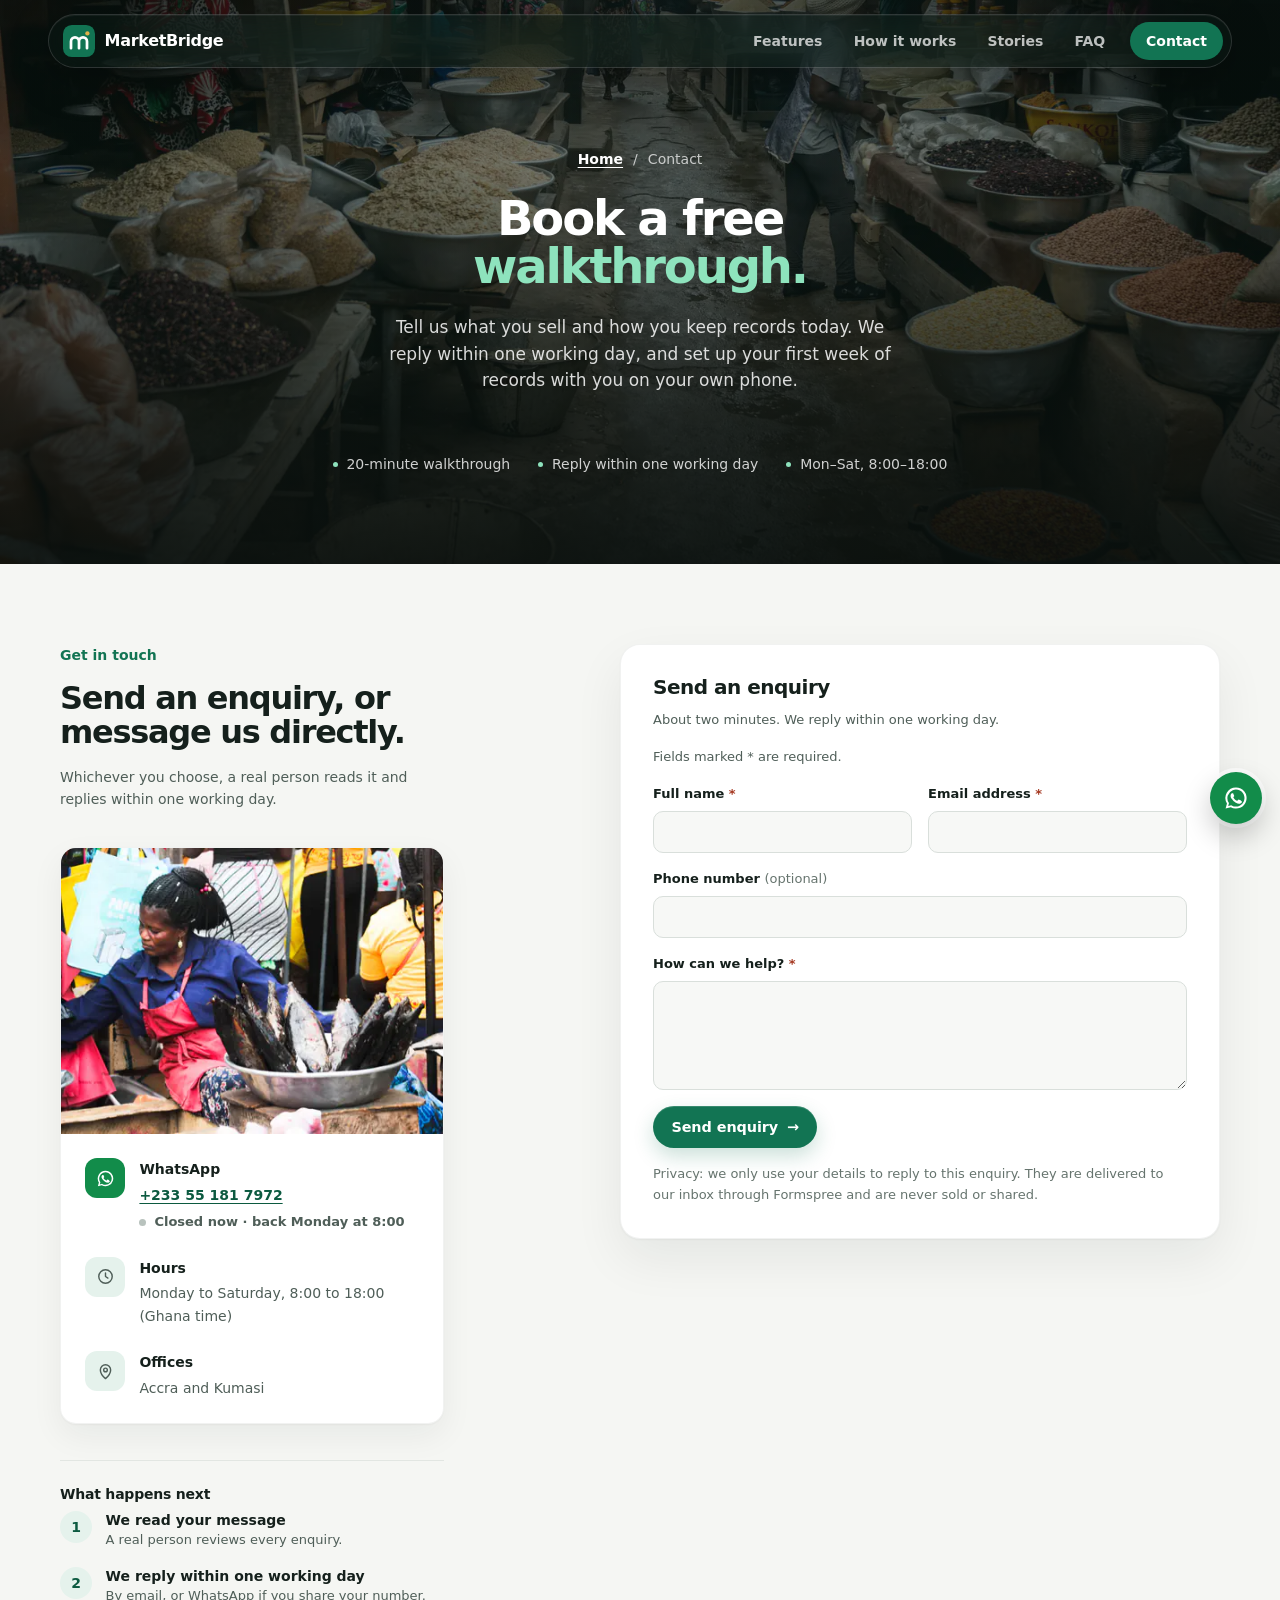
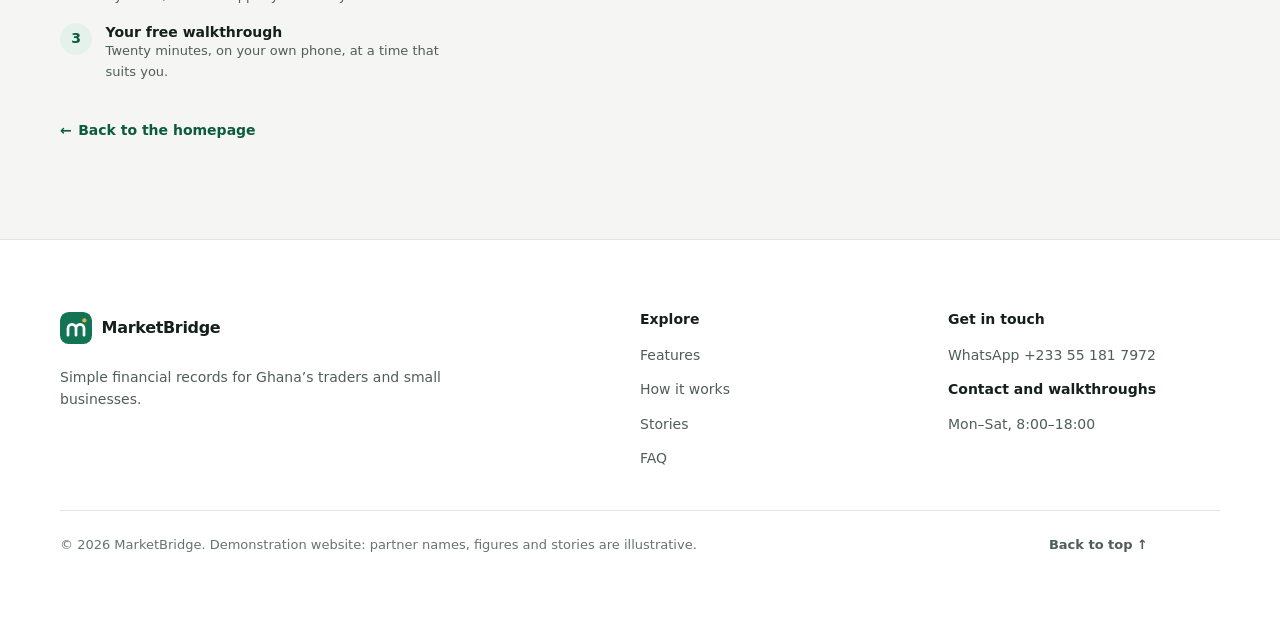
==== commit c958a44f: "FAQ with search and a photo fallback card; Contact ways-to-reach-us as a photo card" ====
--- a/contact.html
+++ b/contact.html
@@ -50,8 +50,8 @@
       imagesizes="100vw"
       fetchpriority="high"
     />
-    <link rel="stylesheet" href="styles.css?v=20261105e" />
-    <script src="script.js?v=20261105e" defer></script>
+    <link rel="stylesheet" href="styles.css?v=20261105f" />
+    <script src="script.js?v=20261105f" defer></script>
     <script type="application/ld+json">
       {
         "@context": "https://schema.org",
@@ -170,24 +170,36 @@
             <h2>Send an enquiry, or message us directly.</h2>
             <p class="contact-info-intro">Whichever you choose, a real person reads it and replies within one working day.</p>
 
-            <ul class="contact-methods">
-              <li>
-                <span class="method-icon method-icon-wa" aria-hidden="true"><svg class="wa-glyph" viewBox="0 0 32 32" aria-hidden="true" focusable="false"><path d="M16 3a13 13 0 0 0-11.1 19.8L3.2 29l6.4-1.7A13 13 0 1 0 16 3Zm0 23.6a10.5 10.5 0 0 1-5.4-1.5l-.4-.2-3.8 1 1-3.7-.3-.4A10.5 10.5 0 1 1 16 26.6Zm5.8-7.8c-.3-.2-1.9-.9-2.2-1s-.5-.2-.7.2-.8 1-1 1.2-.4.2-.7.1a8.6 8.6 0 0 1-2.6-1.6 9.6 9.6 0 0 1-1.8-2.2c-.2-.3 0-.5.1-.7l.5-.6.3-.5c.1-.2.1-.4 0-.6l-1-2.4c-.2-.6-.5-.5-.7-.5h-.6c-.2 0-.6.1-.9.4s-1.2 1.2-1.2 2.9 1.2 3.3 1.4 3.5c.2.2 2.4 3.7 5.9 5.2.8.4 1.5.6 2 .7.8.3 1.6.2 2.2.1.7-.1 1.9-.8 2.2-1.5.3-.7.3-1.4.2-1.5-.1-.1-.4-.2-.7-.4Z"/></svg></span>
-                <div>
-                  <strong>WhatsApp</strong>
-                  <a class="inline-link" href="https://wa.me/233551817972?text=Hello%20MarketBridge%2C%20I%20would%20like%20to%20book%20a%20walkthrough." target="_blank" rel="noopener noreferrer">+233 55 181 7972</a>
-                  <span class="hours-status" data-hours-status>Open Monday to Saturday, 8:00–18:00</span>
-                </div>
-              </li>
-              <li>
-                <span class="method-icon" aria-hidden="true"><svg viewBox="0 0 24 24"><circle cx="12" cy="12" r="8.5" /><path d="M12 7.5V12l3 2" /></svg></span>
-                <div><strong>Hours</strong><span>Monday to Saturday, 8:00 to 18:00 (Ghana time)</span></div>
-              </li>
-              <li>
-                <span class="method-icon" aria-hidden="true"><svg viewBox="0 0 24 24"><path d="M12 21s-6.5-5.6-6.5-11a6.5 6.5 0 0 1 13 0c0 5.4-6.5 11-6.5 11Z" /><circle cx="12" cy="10" r="2.3" /></svg></span>
-                <div><strong>Offices</strong><span>Accra and Kumasi</span></div>
-              </li>
-            </ul>
+            <div class="photo-card">
+              <img
+                src="assets/img/fish-seller-768.webp"
+                srcset="assets/img/fish-seller-480.webp 480w, assets/img/fish-seller-768.webp 768w, assets/img/fish-seller-1200.webp 1200w"
+                sizes="(min-width: 1208px) 384px, (min-width: 920px) calc(32vw - 20px), (min-width: 560px) calc(100vw - 48px), calc(100vw - 32px)"
+                width="1600"
+                height="1067"
+                loading="lazy"
+                decoding="async"
+                alt="A trader at Kaneshie Market in Accra arranging smoked fish in a steel bowl."
+              />
+              <ul class="contact-methods">
+                <li>
+                  <span class="method-icon method-icon-wa" aria-hidden="true"><svg class="wa-glyph" viewBox="0 0 32 32" aria-hidden="true" focusable="false"><path d="M16 3a13 13 0 0 0-11.1 19.8L3.2 29l6.4-1.7A13 13 0 1 0 16 3Zm0 23.6a10.5 10.5 0 0 1-5.4-1.5l-.4-.2-3.8 1 1-3.7-.3-.4A10.5 10.5 0 1 1 16 26.6Zm5.8-7.8c-.3-.2-1.9-.9-2.2-1s-.5-.2-.7.2-.8 1-1 1.2-.4.2-.7.1a8.6 8.6 0 0 1-2.6-1.6 9.6 9.6 0 0 1-1.8-2.2c-.2-.3 0-.5.1-.7l.5-.6.3-.5c.1-.2.1-.4 0-.6l-1-2.4c-.2-.6-.5-.5-.7-.5h-.6c-.2 0-.6.1-.9.4s-1.2 1.2-1.2 2.9 1.2 3.3 1.4 3.5c.2.2 2.4 3.7 5.9 5.2.8.4 1.5.6 2 .7.8.3 1.6.2 2.2.1.7-.1 1.9-.8 2.2-1.5.3-.7.3-1.4.2-1.5-.1-.1-.4-.2-.7-.4Z"/></svg></span>
+                  <div>
+                    <strong>WhatsApp</strong>
+                    <a class="inline-link" href="https://wa.me/233551817972?text=Hello%20MarketBridge%2C%20I%20would%20like%20to%20book%20a%20walkthrough." target="_blank" rel="noopener noreferrer">+233 55 181 7972</a>
+                    <span class="hours-status" data-hours-status>Open Monday to Saturday, 8:00–18:00</span>
+                  </div>
+                </li>
+                <li>
+                  <span class="method-icon" aria-hidden="true"><svg viewBox="0 0 24 24"><circle cx="12" cy="12" r="8.5" /><path d="M12 7.5V12l3 2" /></svg></span>
+                  <div><strong>Hours</strong><span>Monday to Saturday, 8:00 to 18:00 (Ghana time)</span></div>
+                </li>
+                <li>
+                  <span class="method-icon" aria-hidden="true"><svg viewBox="0 0 24 24"><path d="M12 21s-6.5-5.6-6.5-11a6.5 6.5 0 0 1 13 0c0 5.4-6.5 11-6.5 11Z" /><circle cx="12" cy="10" r="2.3" /></svg></span>
+                  <div><strong>Offices</strong><span>Accra and Kumasi</span></div>
+                </li>
+              </ul>
+            </div>
 
             <div class="next-block">
               <h3>What happens next</h3>
--- a/styles.css
+++ b/styles.css
@@ -317,7 +317,25 @@
 
 /* FAQ */
 .faq { background: var(--surface); }
-.faq-grid { display: grid; gap: 1rem; }
+.faq-grid { display: grid; gap: var(--sp-5); }
+.faq-main .section-head { margin-bottom: var(--sp-4); }
+.faq-search { position: relative; margin-bottom: var(--sp-3); }
+.faq-search svg { position: absolute; left: 1rem; top: 50%; width: 18px; height: 18px; transform: translateY(-50%); fill: none; stroke: var(--ink-3); stroke-width: 1.8; stroke-linecap: round; pointer-events: none; }
+.faq-search input { width: 100%; padding: .75rem 1rem .75rem 2.75rem; color: var(--ink); background: var(--surface); border: 1px solid var(--line); border-radius: 999px; font-size: var(--fs-small); transition: border-color .18s ease, box-shadow .18s ease; }
+.faq-search input::placeholder { color: var(--ink-3); }
+.faq-search input:focus { outline: none; border-color: var(--green); box-shadow: 0 0 0 4px rgba(18, 116, 83, .14); }
+html:not(.js) .faq-search { display: none; }
+.faq-empty { margin-top: var(--sp-3); color: var(--ink-2); font-size: var(--fs-small); }
+.faq-aside { align-self: start; }
+/* Photo card: a real market photo with a short, useful panel beneath it. */
+.photo-card { overflow: hidden; background: var(--surface); border: 1px solid rgba(21, 32, 28, .06); border-radius: var(--radius-lg); box-shadow: var(--shadow-soft); }
+.photo-card img { display: block; width: 100%; height: auto; aspect-ratio: 16 / 10; object-fit: cover; object-position: 50% 45%; background: #d8d2c4; }
+.photo-card-body { display: grid; gap: .75rem; justify-items: start; padding: var(--sp-3); }
+.photo-card-body h3 { font-size: 1.15rem; letter-spacing: -.02em; }
+.photo-card-body p:not(.hours-status) { color: var(--ink-2); font-size: var(--fs-small); }
+.photo-card-body .button { margin-top: .25rem; }
+.photo-card-body .text-link { color: var(--green-ink); font-size: var(--fs-small); }
+.photo-card .contact-methods { margin: 0; padding: var(--sp-3); gap: var(--sp-3); }
 .faq-list { border-top: 1px solid var(--line); }
 .faq-list details { border-bottom: 1px solid var(--line); }
 .faq-list summary { position: relative; display: block; padding: 1.1rem 2.75rem 1.1rem 0; font-family: var(--font-display); font-size: 1rem; font-weight: 650; letter-spacing: -.01em; list-style: none; cursor: pointer; }
@@ -366,7 +384,8 @@
 .contact-layout .contact-form { order: -1; }
 .contact-info h2 { max-width: 16ch; font-size: clamp(1.5rem, 3.5vw, 2rem); }
 .contact-info-intro { max-width: 28rem; margin-top: var(--sp-2); color: var(--ink-2); font-size: var(--fs-small); }
-.contact-methods { display: grid; gap: var(--sp-3); margin: var(--sp-4) 0 0; padding: 0; list-style: none; }
+.contact-methods { display: grid; gap: var(--sp-3); margin: 0; padding: 0; list-style: none; }
+.contact-info .photo-card { margin-top: var(--sp-4); }
 .contact-methods li { display: grid; grid-template-columns: 40px 1fr; column-gap: .9rem; align-items: start; }
 .contact-methods div { display: grid; gap: .2rem; justify-items: start; }
 .contact-methods strong { font-size: var(--fs-small); font-weight: 650; }
@@ -519,7 +538,9 @@
   .step { padding-left: 0; }
   .step-num { position: relative; margin-bottom: 1.25rem; }
   .step h3 { margin-top: 0; }
-  .faq-list { max-width: 46rem; margin-inline: auto; }
+  .faq-grid { grid-template-columns: minmax(0, 1fr) minmax(18rem, 24rem); gap: clamp(3rem, 6vw, 5rem); align-items: start; }
+  .faq-aside { position: sticky; top: 110px; }
+  .photo-card img { aspect-ratio: 4 / 3; }
   .duo { grid-template-columns: minmax(0, 1fr) minmax(0, 1fr); gap: clamp(2.5rem, 5vw, 4rem); }
   /* Photos take a shorter 3:2 frame beside text, and the stats column fills the photo's height. */
   .duo-photo img { aspect-ratio: 3 / 2; }
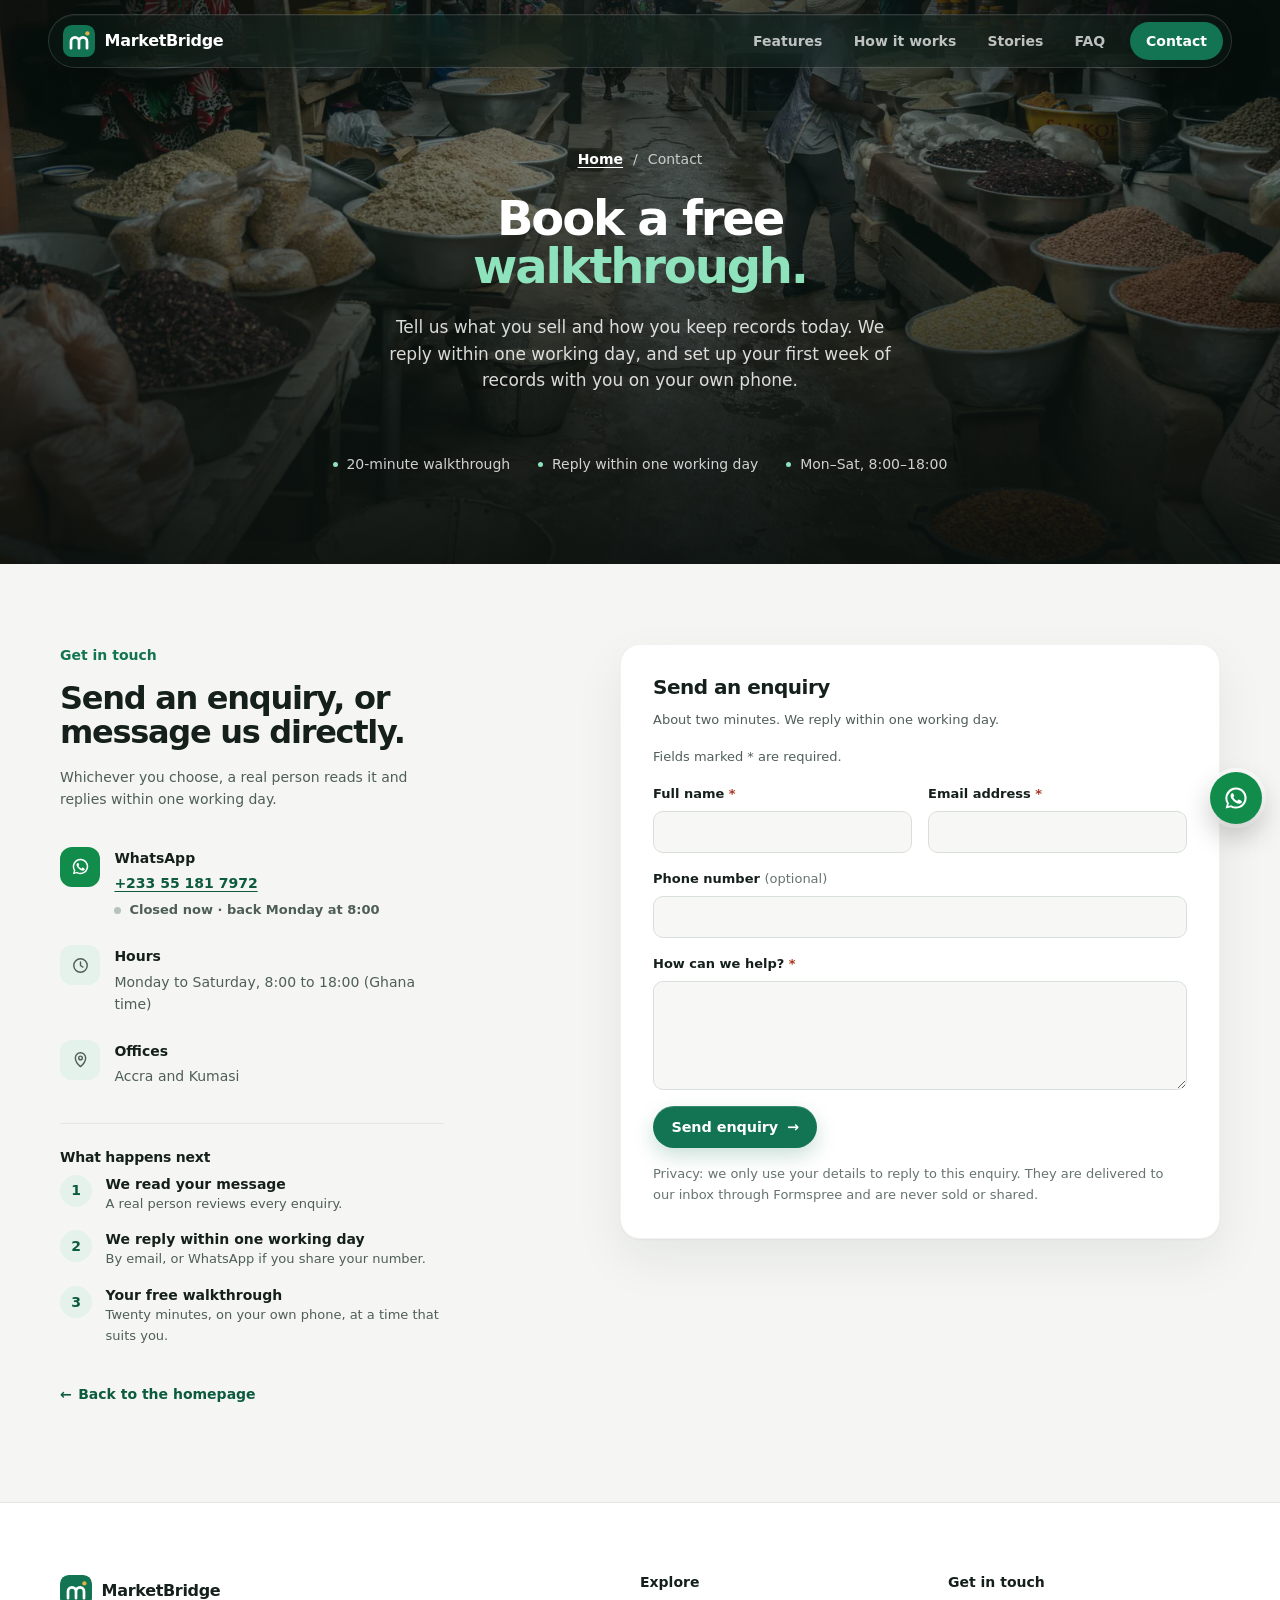
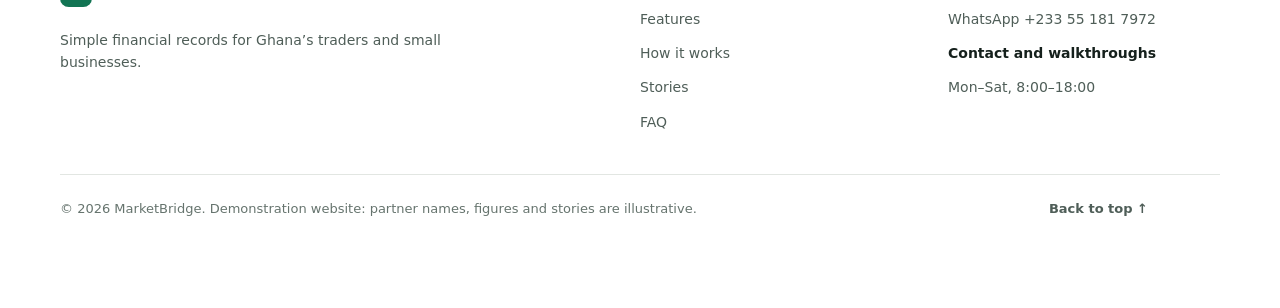
==== commit dadd89b0: "Drop the repeated photos from the FAQ and Contact cards" ====
--- a/contact.html
+++ b/contact.html
@@ -50,8 +50,8 @@
       imagesizes="100vw"
       fetchpriority="high"
     />
-    <link rel="stylesheet" href="styles.css?v=20261105f" />
-    <script src="script.js?v=20261105f" defer></script>
+    <link rel="stylesheet" href="styles.css?v=20261105g" />
+    <script src="script.js?v=20261105g" defer></script>
     <script type="application/ld+json">
       {
         "@context": "https://schema.org",
@@ -170,36 +170,24 @@
             <h2>Send an enquiry, or message us directly.</h2>
             <p class="contact-info-intro">Whichever you choose, a real person reads it and replies within one working day.</p>
 
-            <div class="photo-card">
-              <img
-                src="assets/img/fish-seller-768.webp"
-                srcset="assets/img/fish-seller-480.webp 480w, assets/img/fish-seller-768.webp 768w, assets/img/fish-seller-1200.webp 1200w"
-                sizes="(min-width: 1208px) 384px, (min-width: 920px) calc(32vw - 20px), (min-width: 560px) calc(100vw - 48px), calc(100vw - 32px)"
-                width="1600"
-                height="1067"
-                loading="lazy"
-                decoding="async"
-                alt="A trader at Kaneshie Market in Accra arranging smoked fish in a steel bowl."
-              />
-              <ul class="contact-methods">
-                <li>
-                  <span class="method-icon method-icon-wa" aria-hidden="true"><svg class="wa-glyph" viewBox="0 0 32 32" aria-hidden="true" focusable="false"><path d="M16 3a13 13 0 0 0-11.1 19.8L3.2 29l6.4-1.7A13 13 0 1 0 16 3Zm0 23.6a10.5 10.5 0 0 1-5.4-1.5l-.4-.2-3.8 1 1-3.7-.3-.4A10.5 10.5 0 1 1 16 26.6Zm5.8-7.8c-.3-.2-1.9-.9-2.2-1s-.5-.2-.7.2-.8 1-1 1.2-.4.2-.7.1a8.6 8.6 0 0 1-2.6-1.6 9.6 9.6 0 0 1-1.8-2.2c-.2-.3 0-.5.1-.7l.5-.6.3-.5c.1-.2.1-.4 0-.6l-1-2.4c-.2-.6-.5-.5-.7-.5h-.6c-.2 0-.6.1-.9.4s-1.2 1.2-1.2 2.9 1.2 3.3 1.4 3.5c.2.2 2.4 3.7 5.9 5.2.8.4 1.5.6 2 .7.8.3 1.6.2 2.2.1.7-.1 1.9-.8 2.2-1.5.3-.7.3-1.4.2-1.5-.1-.1-.4-.2-.7-.4Z"/></svg></span>
-                  <div>
-                    <strong>WhatsApp</strong>
-                    <a class="inline-link" href="https://wa.me/233551817972?text=Hello%20MarketBridge%2C%20I%20would%20like%20to%20book%20a%20walkthrough." target="_blank" rel="noopener noreferrer">+233 55 181 7972</a>
-                    <span class="hours-status" data-hours-status>Open Monday to Saturday, 8:00–18:00</span>
-                  </div>
-                </li>
-                <li>
-                  <span class="method-icon" aria-hidden="true"><svg viewBox="0 0 24 24"><circle cx="12" cy="12" r="8.5" /><path d="M12 7.5V12l3 2" /></svg></span>
-                  <div><strong>Hours</strong><span>Monday to Saturday, 8:00 to 18:00 (Ghana time)</span></div>
-                </li>
-                <li>
-                  <span class="method-icon" aria-hidden="true"><svg viewBox="0 0 24 24"><path d="M12 21s-6.5-5.6-6.5-11a6.5 6.5 0 0 1 13 0c0 5.4-6.5 11-6.5 11Z" /><circle cx="12" cy="10" r="2.3" /></svg></span>
-                  <div><strong>Offices</strong><span>Accra and Kumasi</span></div>
-                </li>
-              </ul>
-            </div>
+            <ul class="contact-methods">
+              <li>
+                <span class="method-icon method-icon-wa" aria-hidden="true"><svg class="wa-glyph" viewBox="0 0 32 32" aria-hidden="true" focusable="false"><path d="M16 3a13 13 0 0 0-11.1 19.8L3.2 29l6.4-1.7A13 13 0 1 0 16 3Zm0 23.6a10.5 10.5 0 0 1-5.4-1.5l-.4-.2-3.8 1 1-3.7-.3-.4A10.5 10.5 0 1 1 16 26.6Zm5.8-7.8c-.3-.2-1.9-.9-2.2-1s-.5-.2-.7.2-.8 1-1 1.2-.4.2-.7.1a8.6 8.6 0 0 1-2.6-1.6 9.6 9.6 0 0 1-1.8-2.2c-.2-.3 0-.5.1-.7l.5-.6.3-.5c.1-.2.1-.4 0-.6l-1-2.4c-.2-.6-.5-.5-.7-.5h-.6c-.2 0-.6.1-.9.4s-1.2 1.2-1.2 2.9 1.2 3.3 1.4 3.5c.2.2 2.4 3.7 5.9 5.2.8.4 1.5.6 2 .7.8.3 1.6.2 2.2.1.7-.1 1.9-.8 2.2-1.5.3-.7.3-1.4.2-1.5-.1-.1-.4-.2-.7-.4Z"/></svg></span>
+                <div>
+                  <strong>WhatsApp</strong>
+                  <a class="inline-link" href="https://wa.me/233551817972?text=Hello%20MarketBridge%2C%20I%20would%20like%20to%20book%20a%20walkthrough." target="_blank" rel="noopener noreferrer">+233 55 181 7972</a>
+                  <span class="hours-status" data-hours-status>Open Monday to Saturday, 8:00–18:00</span>
+                </div>
+              </li>
+              <li>
+                <span class="method-icon" aria-hidden="true"><svg viewBox="0 0 24 24"><circle cx="12" cy="12" r="8.5" /><path d="M12 7.5V12l3 2" /></svg></span>
+                <div><strong>Hours</strong><span>Monday to Saturday, 8:00 to 18:00 (Ghana time)</span></div>
+              </li>
+              <li>
+                <span class="method-icon" aria-hidden="true"><svg viewBox="0 0 24 24"><path d="M12 21s-6.5-5.6-6.5-11a6.5 6.5 0 0 1 13 0c0 5.4-6.5 11-6.5 11Z" /><circle cx="12" cy="10" r="2.3" /></svg></span>
+                <div><strong>Offices</strong><span>Accra and Kumasi</span></div>
+              </li>
+            </ul>
 
             <div class="next-block">
               <h3>What happens next</h3>
--- a/styles.css
+++ b/styles.css
@@ -327,15 +327,13 @@
 html:not(.js) .faq-search { display: none; }
 .faq-empty { margin-top: var(--sp-3); color: var(--ink-2); font-size: var(--fs-small); }
 .faq-aside { align-self: start; }
-/* Photo card: a real market photo with a short, useful panel beneath it. */
-.photo-card { overflow: hidden; background: var(--surface); border: 1px solid rgba(21, 32, 28, .06); border-radius: var(--radius-lg); box-shadow: var(--shadow-soft); }
-.photo-card img { display: block; width: 100%; height: auto; aspect-ratio: 16 / 10; object-fit: cover; object-position: 50% 45%; background: #d8d2c4; }
-.photo-card-body { display: grid; gap: .75rem; justify-items: start; padding: var(--sp-3); }
-.photo-card-body h3 { font-size: 1.15rem; letter-spacing: -.02em; }
-.photo-card-body p:not(.hours-status) { color: var(--ink-2); font-size: var(--fs-small); }
-.photo-card-body .button { margin-top: .25rem; }
-.photo-card-body .text-link { color: var(--green-ink); font-size: var(--fs-small); }
-.photo-card .contact-methods { margin: 0; padding: var(--sp-3); gap: var(--sp-3); }
+/* FAQ fallback: a quiet panel with the fastest way to ask. */
+.faq-card { padding: var(--sp-4) var(--sp-3); background: var(--green-tint); border-radius: var(--radius-lg); }
+.faq-card-body { display: grid; gap: .75rem; justify-items: start; }
+.faq-card-body h3 { font-size: 1.15rem; letter-spacing: -.02em; }
+.faq-card-body p:not(.hours-status) { color: var(--ink-2); font-size: var(--fs-small); }
+.faq-card-body .button { margin-top: .25rem; }
+.faq-card-body .text-link { color: var(--green-ink); font-size: var(--fs-small); }
 .faq-list { border-top: 1px solid var(--line); }
 .faq-list details { border-bottom: 1px solid var(--line); }
 .faq-list summary { position: relative; display: block; padding: 1.1rem 2.75rem 1.1rem 0; font-family: var(--font-display); font-size: 1rem; font-weight: 650; letter-spacing: -.01em; list-style: none; cursor: pointer; }
@@ -384,8 +382,7 @@
 .contact-layout .contact-form { order: -1; }
 .contact-info h2 { max-width: 16ch; font-size: clamp(1.5rem, 3.5vw, 2rem); }
 .contact-info-intro { max-width: 28rem; margin-top: var(--sp-2); color: var(--ink-2); font-size: var(--fs-small); }
-.contact-methods { display: grid; gap: var(--sp-3); margin: 0; padding: 0; list-style: none; }
-.contact-info .photo-card { margin-top: var(--sp-4); }
+.contact-methods { display: grid; gap: var(--sp-3); margin: var(--sp-4) 0 0; padding: 0; list-style: none; }
 .contact-methods li { display: grid; grid-template-columns: 40px 1fr; column-gap: .9rem; align-items: start; }
 .contact-methods div { display: grid; gap: .2rem; justify-items: start; }
 .contact-methods strong { font-size: var(--fs-small); font-weight: 650; }
@@ -540,7 +537,6 @@
   .step h3 { margin-top: 0; }
   .faq-grid { grid-template-columns: minmax(0, 1fr) minmax(18rem, 24rem); gap: clamp(3rem, 6vw, 5rem); align-items: start; }
   .faq-aside { position: sticky; top: 110px; }
-  .photo-card img { aspect-ratio: 4 / 3; }
   .duo { grid-template-columns: minmax(0, 1fr) minmax(0, 1fr); gap: clamp(2.5rem, 5vw, 4rem); }
   /* Photos take a shorter 3:2 frame beside text, and the stats column fills the photo's height. */
   .duo-photo img { aspect-ratio: 3 / 2; }
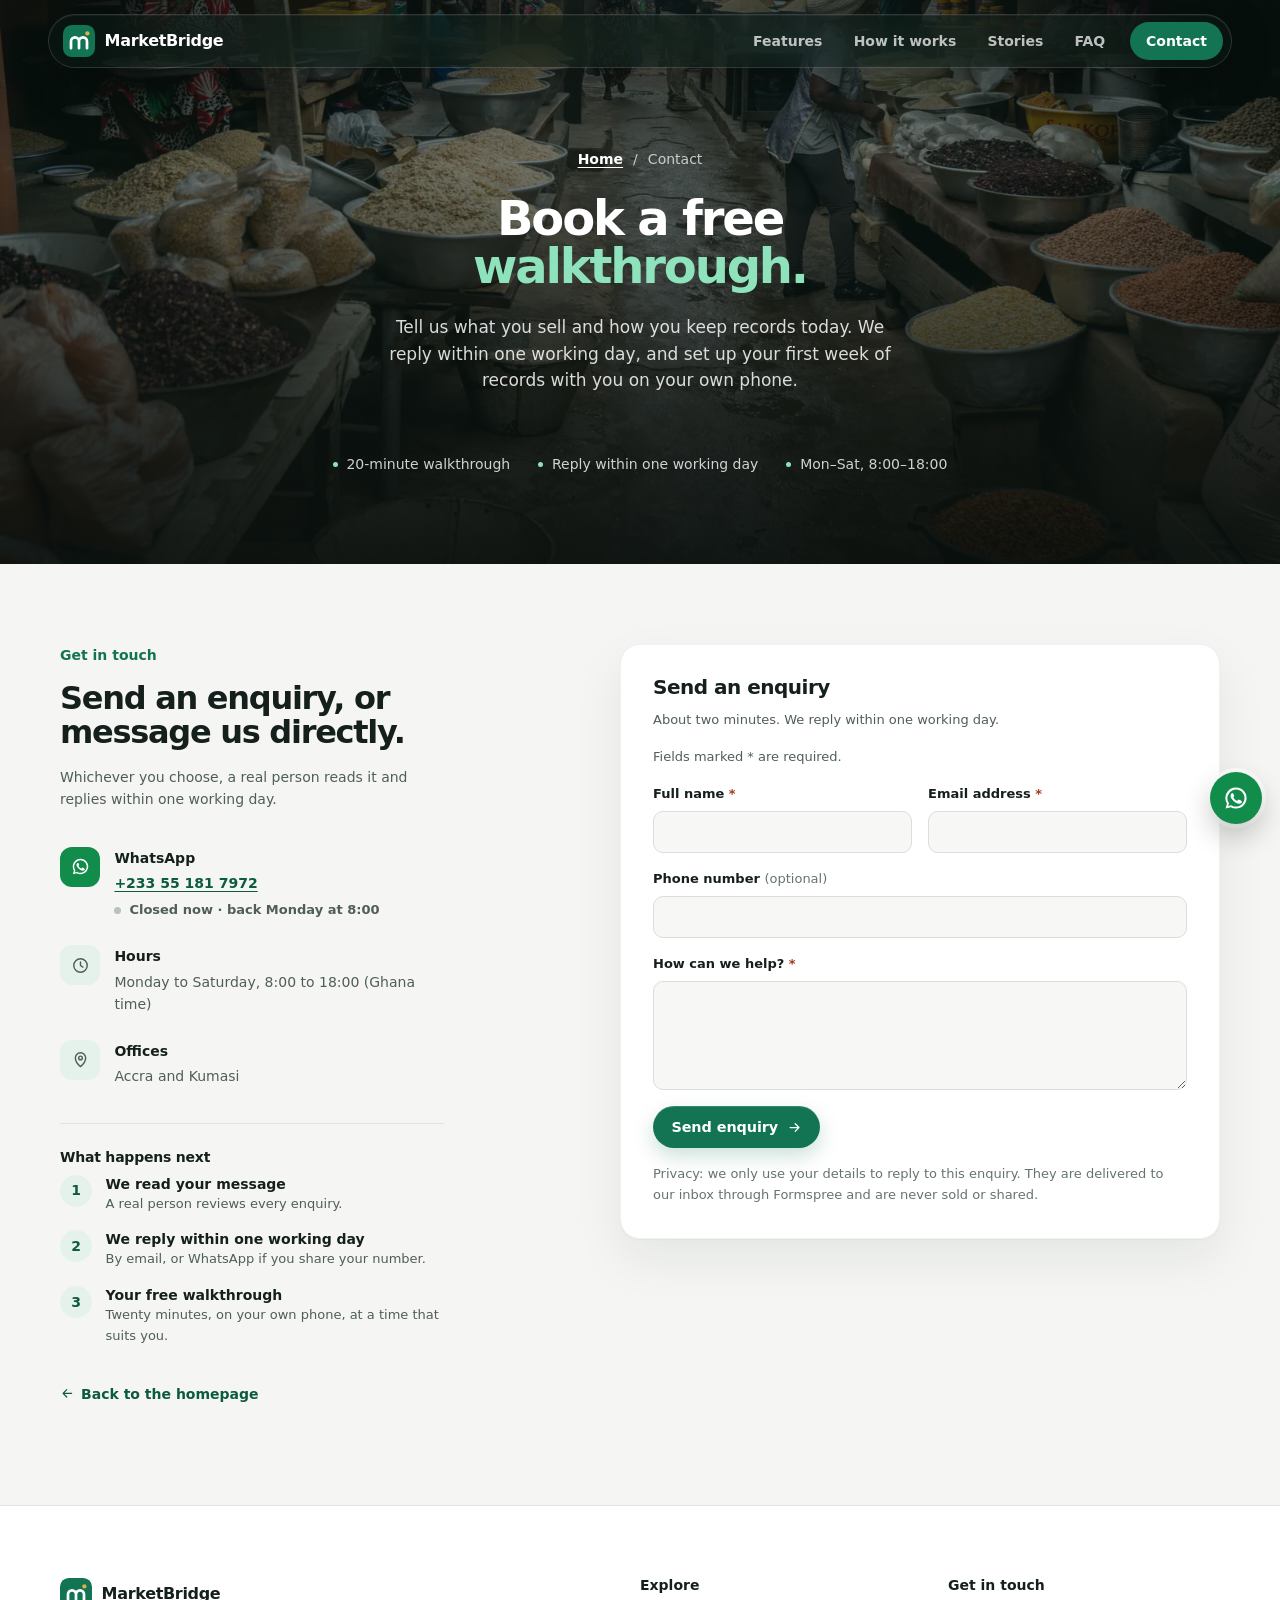
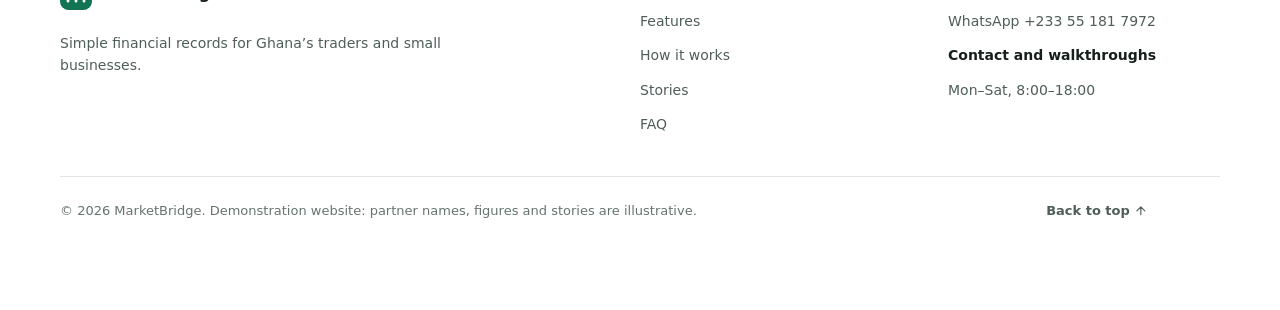
==== commit 079426e5: "Replace typed arrows and ticks with inline SVG icons" ====
--- a/contact.html
+++ b/contact.html
@@ -50,8 +50,8 @@
       imagesizes="100vw"
       fetchpriority="high"
     />
-    <link rel="stylesheet" href="styles.css?v=20261105g" />
-    <script src="script.js?v=20261105g" defer></script>
+    <link rel="stylesheet" href="styles.css?v=20261105i" />
+    <script src="script.js?v=20261105i" defer></script>
     <script type="application/ld+json">
       {
         "@context": "https://schema.org",
@@ -198,7 +198,7 @@
               </ol>
             </div>
 
-            <a class="text-link back-home" href="index.html"><span class="arrow" aria-hidden="true">←</span> Back to the homepage</a>
+            <a class="text-link back-home" href="index.html"><svg class="icon arrow" viewBox="0 0 24 24" aria-hidden="true" focusable="false"><path d="M19 12H5M11 18l-6-6 6-6" /></svg> Back to the homepage</a>
           </div>
 
           <form class="contact-form" action="https://formspree.io/f/xzeeovrd" method="POST" aria-labelledby="form-title">
@@ -231,7 +231,7 @@
               <label for="hp-check">Do not complete</label>
               <input id="hp-check" name="_gotcha" type="text" tabindex="-1" autocomplete="off" />
             </div>
-            <button class="button button-primary form-submit" type="submit">Send enquiry <span class="arrow" aria-hidden="true">→</span></button>
+            <button class="button button-primary form-submit" type="submit">Send enquiry <svg class="icon arrow" viewBox="0 0 24 24" aria-hidden="true" focusable="false"><path d="M5 12h14M13 6l6 6-6 6" /></svg></button>
             <div class="form-status" id="form-status" role="status" aria-live="polite" tabindex="-1"></div>
             <p class="form-privacy">
               Privacy: we only use your details to reply to this enquiry. They are delivered to our inbox through Formspree
@@ -278,7 +278,7 @@
           <p>© <span id="current-year">2026</span> MarketBridge. Demonstration website: partner names, figures and stories are illustrative.</p>
           <!-- Photo attribution (CC BY-SA 4.0, via Wikimedia Commons): see README.md, "Photographs". -->
         </div>
-        <a class="back-to-top" href="#top">Back to top <span aria-hidden="true">↑</span></a>
+        <a class="back-to-top" href="#top">Back to top <svg class="icon" viewBox="0 0 24 24" aria-hidden="true" focusable="false"><path d="M12 19V5M5 12l7-7 7 7" /></svg></a>
       </div>
     </footer>
 
--- a/styles.css
+++ b/styles.css
@@ -122,6 +122,8 @@
 .button-light { color: var(--ink); background: #fff; }
 .button-light:hover { background: #f0f5f2; }
 .wa-glyph { width: 20px; height: 20px; fill: #128c4a; }
+/* Inline icons share one stroke style (Lucide-style, 2px rounded), sized to the text. */
+.icon { display: inline-block; width: 1.05em; height: 1.05em; flex: 0 0 auto; vertical-align: -.16em; fill: none; stroke: currentColor; stroke-width: 2; stroke-linecap: round; stroke-linejoin: round; }
 .arrow { display: inline-block; transition: transform .2s var(--ease); }
 .button:hover .arrow, .button:focus-visible .arrow, .text-link:hover .arrow, .text-link:focus-visible .arrow { transform: translateX(3px); }
 .text-link { display: inline-flex; align-items: center; gap: .4rem; font-weight: 650; text-decoration: none; }
@@ -162,7 +164,8 @@
 .hero .button-quiet:hover { background: rgba(255, 255, 255, .2); box-shadow: inset 0 0 0 1px rgba(255, 255, 255, .5); }
 .hero .wa-glyph { fill: var(--mint); }
 .hero .trust-list { color: rgba(255, 255, 255, .86); }
-.hero .trust-list li::before { color: #0c3b2a; background: var(--mint); }
+.hero .trust-list li::before { background: var(--mint); }
+.hero .trust-list li::after { border-color: #0c3b2a; }
 .hero-stage :focus-visible { outline-color: var(--mint); }
 .kicker { display: inline-flex; align-items: center; gap: .5rem; margin-bottom: var(--sp-3); padding: .3rem .8rem .3rem .65rem; color: var(--ink-2); background: var(--surface); border: 1px solid var(--line); border-radius: 999px; font-size: var(--fs-caption); font-weight: 600; }
 .kicker-dot { width: 7px; height: 7px; background: var(--green); border-radius: 50%; box-shadow: 0 0 0 3px var(--green-tint); }
@@ -172,7 +175,10 @@
 .hero-actions { display: flex; flex-direction: column; gap: .75rem; margin-top: var(--sp-4); }
 .trust-list { display: flex; flex-wrap: wrap; gap: .6rem 1.5rem; margin: var(--sp-4) 0 0; padding: 0; list-style: none; color: var(--ink-2); font-size: var(--fs-small); font-weight: 550; }
 .trust-list li { display: inline-flex; align-items: center; gap: .45rem; }
-.trust-list li::before { content: "✓"; display: grid; place-items: center; width: 18px; height: 18px; color: var(--green); background: var(--green-tint); border-radius: 50%; font-size: .7rem; font-weight: 800; }
+/* Check mark drawn in CSS: a tinted disc with a rotated corner, so it renders the same on every device. */
+.trust-list li::before { content: ""; position: relative; display: block; width: 18px; height: 18px; background: var(--green-tint); border-radius: 50%; }
+.trust-list li::after { content: ""; position: absolute; left: 6.5px; top: 4px; width: 4px; height: 8px; border: solid var(--green); border-width: 0 1.8px 1.8px 0; transform: rotate(45deg); }
+.trust-list li { position: relative; }
 
 /* Side-by-side rows: words beside a photo or the sample record. */
 .duo { display: grid; gap: clamp(2rem, 5vw, 3rem); align-items: center; }
@@ -230,7 +236,8 @@
 .receipt-week rect.is-today { fill: var(--green); }
 .receipt-week rect.is-future { fill: #e3e8e4; }
 .receipt-chip { position: absolute; right: -8px; top: -16px; display: inline-flex; align-items: center; gap: .45rem; padding: .5rem .85rem .5rem .55rem; color: var(--ink); background: rgba(255, 255, 255, .96); border: 1px solid var(--line); border-radius: 999px; font-size: var(--fs-caption); font-weight: 650; box-shadow: 0 10px 24px rgba(21, 32, 28, .1); }
-.receipt-chip span { display: grid; place-items: center; width: 20px; height: 20px; color: #fff; background: var(--green); border-radius: 50%; font-size: .75rem; }
+.receipt-chip span { display: grid; place-items: center; width: 20px; height: 20px; color: #fff; background: var(--green); border-radius: 50%; }
+.receipt-chip .icon { width: 12px; height: 12px; stroke-width: 2.6; }
 .receipt-wrap figcaption { margin-top: 1.4rem; color: var(--ink-3); font-size: var(--fs-caption); text-align: center; }
 
 /* Receipt "prints" line by line on load (opacity and transform only). */
@@ -319,13 +326,6 @@
 .faq { background: var(--surface); }
 .faq-grid { display: grid; gap: var(--sp-5); }
 .faq-main .section-head { margin-bottom: var(--sp-4); }
-.faq-search { position: relative; margin-bottom: var(--sp-3); }
-.faq-search svg { position: absolute; left: 1rem; top: 50%; width: 18px; height: 18px; transform: translateY(-50%); fill: none; stroke: var(--ink-3); stroke-width: 1.8; stroke-linecap: round; pointer-events: none; }
-.faq-search input { width: 100%; padding: .75rem 1rem .75rem 2.75rem; color: var(--ink); background: var(--surface); border: 1px solid var(--line); border-radius: 999px; font-size: var(--fs-small); transition: border-color .18s ease, box-shadow .18s ease; }
-.faq-search input::placeholder { color: var(--ink-3); }
-.faq-search input:focus { outline: none; border-color: var(--green); box-shadow: 0 0 0 4px rgba(18, 116, 83, .14); }
-html:not(.js) .faq-search { display: none; }
-.faq-empty { margin-top: var(--sp-3); color: var(--ink-2); font-size: var(--fs-small); }
 .faq-aside { align-self: start; }
 /* FAQ fallback: a quiet panel with the fastest way to ask. */
 .faq-card { padding: var(--sp-4) var(--sp-3); background: var(--green-tint); border-radius: var(--radius-lg); }
